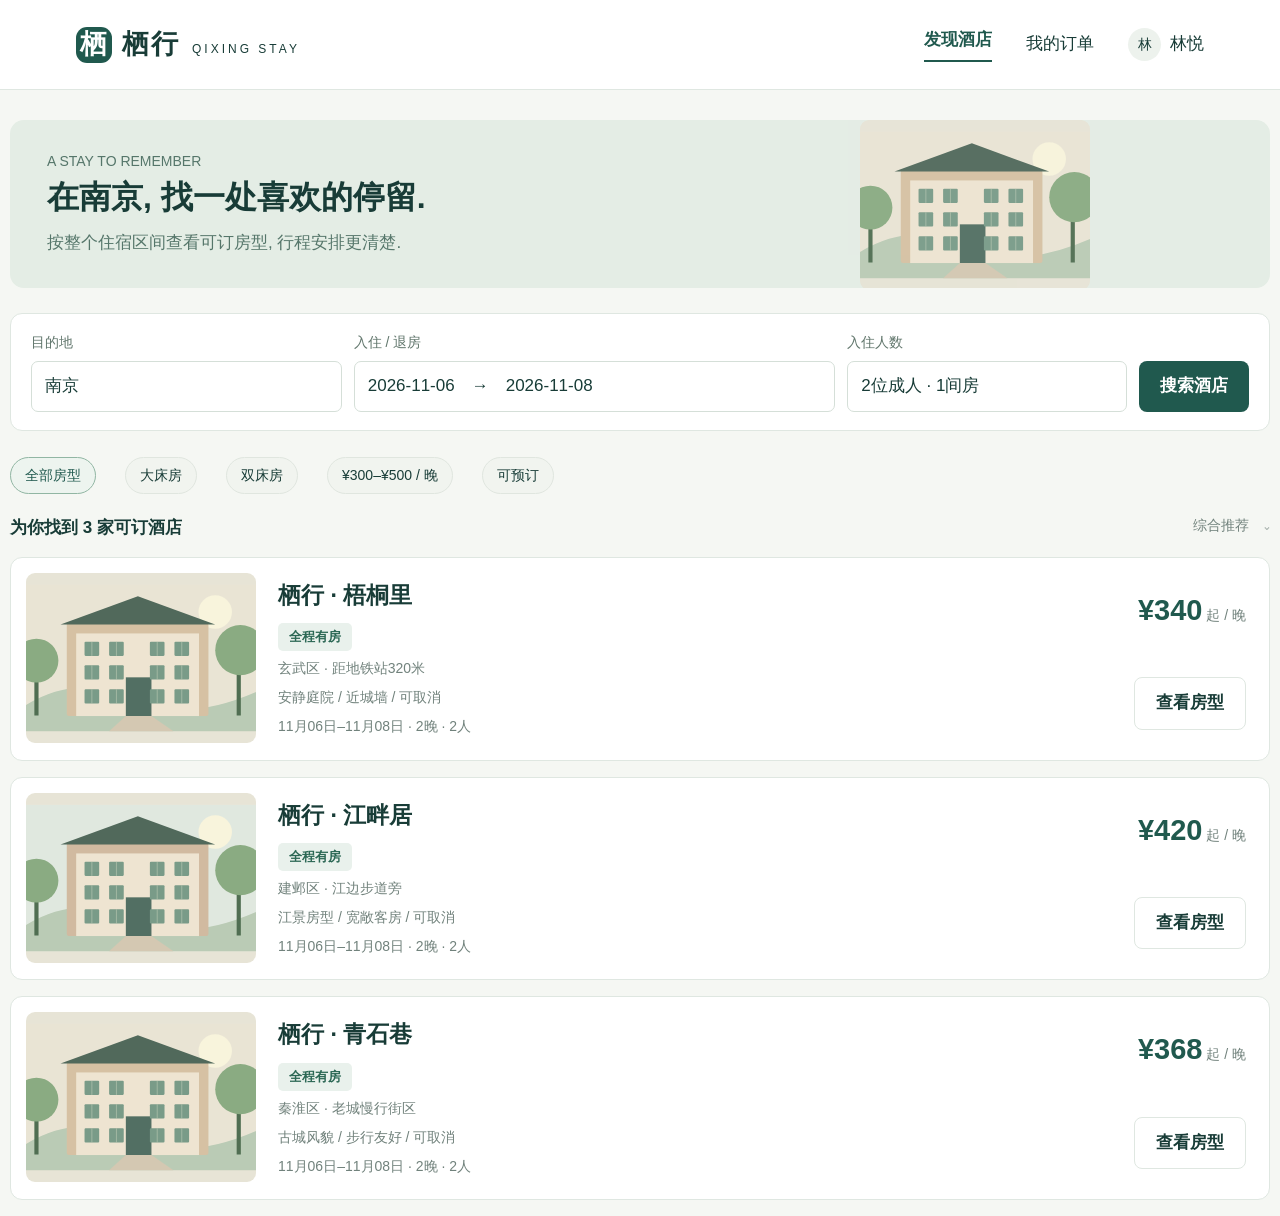
==== design/ui.html @ 6471d60c "docs(design): 添加设计初稿" ====
<!doctype html><html lang="zh-CN"><head><meta charset="utf-8"><title>栖行 · 酒店预订系统</title><meta name="viewport" content="width=device-width, initial-scale=1"><style>
:root{--ink:#183c37;--teal:#20594e;--green:#356d60;--muted:#71827c;--line:#dfe7e1;--bg:#f5f7f3;--white:#fff;--gold:#b98751;--soft:#eaf2ed;--amber:#fff2dc;--red:#ad514c}*{box-sizing:border-box}body{margin:0;color:var(--ink);background:var(--bg);font:17px/1.55 'Noto Sans CJK SC','Microsoft YaHei',sans-serif}a{color:inherit;text-decoration:none}button,input,select{font:inherit}button,a.btn{cursor:pointer;border:0;border-radius:8px;padding:12px 21px;background:var(--teal);color:white;font-weight:600;display:inline-block}button.secondary,a.secondary{background:white;color:var(--ink);border:1px solid var(--line)}button.danger{background:var(--red)}button:disabled{background:#d7dfd9;color:#84918b;cursor:default}.small{font-size:14px}.muted{color:var(--muted)}.mono{font-variant-numeric:tabular-nums}.brand{font-size:27px;letter-spacing:2px;font-weight:750}.brand em{font-size:12px;font-style:normal;letter-spacing:3px;margin-left:12px;font-weight:400}.mark{display:inline-flex;align-items:center;justify-content:center;width:36px;height:36px;background:var(--teal);color:white;border-radius:11px;margin-right:10px}.top{height:90px;background:white;border-bottom:1px solid var(--line);display:flex;align-items:center;justify-content:space-between;padding:0 76px}.links{display:flex;align-items:center;gap:34px}.links .active{font-weight:700;color:var(--teal);border-bottom:2px solid var(--teal);padding-bottom:7px}.avatar{display:inline-flex;width:33px;height:33px;align-items:center;justify-content:center;background:#edf2ed;border-radius:50%;font-size:14px;margin-right:9px}.customer{max-width:1288px;margin:30px auto 0;padding:0 10px}.crumb{font-size:14px;color:var(--muted);margin-bottom:21px}.row{display:flex;gap:22px;align-items:center}.between{justify-content:space-between}.grow{flex:1}.grid2{display:grid;grid-template-columns:1fr 1fr;gap:22px}.split{display:grid;grid-template-columns:1fr 352px;gap:24px}.panel{background:white;border:1px solid var(--line);border-radius:12px;padding:25px}.panel+.panel{margin-top:20px}.title{font-size:30px;font-weight:720;letter-spacing:-.5px;margin:0 0 7px}.subtitle{color:var(--muted);font-size:16px;margin:0 0 24px}.section{font-size:20px;font-weight:700;margin:0 0 18px}.badge{font-size:13px;font-weight:600;background:#e9f1ec;color:#2c6855;padding:4px 11px;border-radius:5px;white-space:nowrap;display:inline-block}.badge.amber{background:var(--amber);color:#9b681d}.badge.red{background:#f9eae7;color:#a4524e}.badge.gray{background:#eef0ed;color:#718078}.price{font-size:29px;font-weight:750;color:var(--teal)}.price small{font-size:14px;color:var(--muted);font-weight:400}.gold{color:var(--gold)}.field{margin-bottom:19px}.field label{display:block;font-size:14px;color:#62776d;margin-bottom:8px}.field input,.field select{width:100%;padding:11px 13px;border:1px solid #d5dfd8;border-radius:7px;color:var(--ink);background:white;height:48px}.field .fake{padding:11px 13px;border:1px solid #d5dfd8;border-radius:7px;color:var(--ink);background:white;min-height:48px}.searchbar{display:grid;grid-template-columns:1fr 1.55fr .9fr auto;gap:12px;background:white;border:1px solid var(--line);border-radius:12px;padding:18px 20px;margin-bottom:26px;align-items:end}.searchbar .field{margin:0}.hero{border-radius:14px;background:#e4ede5;position:relative;overflow:hidden;padding:31px 37px;margin-bottom:25px;min-height:167px}.hero h1{font-size:32px;margin:0 0 8px}.hero p{color:#55766a;margin:0}.hero-art{position:absolute;right:20px;top:0;width:390px;height:190px;opacity:.95}.pill{display:inline-block;background:#f1f4ef;border:1px solid #e0e6df;border-radius:30px;padding:7px 14px;font-size:14px;margin-right:7px}.pill.on{background:#edf4ef;color:var(--teal);border-color:#91b6a3}.list-head{display:flex;justify-content:space-between;margin:21px 0 15px}.hotel-card{display:flex;background:white;border:1px solid var(--line);border-radius:12px;padding:15px;gap:22px;margin-bottom:16px}.hotel-art{width:230px;height:170px;flex:none;overflow:hidden;border-radius:9px;position:relative;background:#e7e4d6}.hotel-art svg{width:100%;height:100%}.hotel-info{flex:1;padding-top:5px}.hotel-info h2{font-size:23px;margin:0 0 10px}.hotel-info p{margin:7px 0;color:var(--muted);font-size:14px}.hotel-price{width:180px;padding:15px 8px;display:flex;flex-direction:column;align-items:flex-end;justify-content:space-between}.divider{border:0;border-top:1px solid var(--line);margin:22px 0}.notice{border:1px solid #dce9de;background:#f0f6ee;color:#47664f;border-radius:8px;padding:14px 17px;font-size:15px;margin:18px 0}.notice.amber{background:#fff7e9;color:#8a672d;border-color:#efdfbf}.notice.red{background:#fff1ee;color:#a2514c;border-color:#f0d9d1}.info-line{display:flex;justify-content:space-between;margin:12px 0;font-size:15px}.info-line span:first-child{color:var(--muted)}.steps{display:flex;gap:20px;margin:22px 0;color:var(--muted);font-size:15px}.steps .active{color:var(--teal);font-weight:700}.steps i{font-style:normal;margin-right:8px;background:#e9f1eb;border-radius:50%;padding:3px 9px}.tabs{display:flex;gap:27px;border-bottom:1px solid var(--line);margin-bottom:24px;font-size:15px}.tabs a{padding:12px 0}.tabs a.active{border-bottom:3px solid var(--teal);font-weight:700}.room-row{display:grid;grid-template-columns:1.3fr 1fr .8fr .8fr;gap:14px;padding:21px 0;border-bottom:1px solid var(--line);align-items:center}.room-row:last-child{border:0}.room-row h3{margin:0 0 5px;font-size:18px}.timeline{display:flex;justify-content:space-between;margin:26px 0 10px}.timeline>div{flex:1;border-top:3px solid #dae5db;padding-top:13px;font-size:14px}.timeline>div.on{border-color:var(--teal)}.timeline span{display:block;color:var(--muted);font-size:12px;margin-top:5px}.total{border-top:1px solid var(--line);margin-top:18px;padding-top:18px;display:flex;justify-content:space-between;align-items:center}.wide{width:100%;text-align:center}.admin{display:flex;min-height:1000px}.side{width:222px;background:#173e36;color:#d0dfd7;padding:29px 20px;flex:none}.side .brand{color:white;font-size:25px;margin-bottom:8px}.side .brand em{font-size:10px;letter-spacing:2px;margin:0}.side-label{font-size:12px;letter-spacing:2px;color:#8eafa0;margin:34px 14px 12px}.side a{display:block;padding:12px 14px;border-radius:7px;margin:3px 0;font-size:15px}.side a.active{background:#2c5a4d;color:white;font-weight:700}.side .bottom{margin-top:55px;border-top:1px solid #36594d;padding-top:20px;font-size:13px}.work{flex:1;min-width:0}.work-top{height:82px;background:white;border-bottom:1px solid var(--line);padding:0 35px;display:flex;justify-content:space-between;align-items:center;font-size:14px}.work-main{padding:29px 35px}.work-main .title{font-size:27px}.stats{display:grid;grid-template-columns:repeat(4,1fr);gap:16px;margin:22px 0}.stat{background:white;border:1px solid var(--line);border-radius:10px;padding:18px 21px}.stat .val{font-size:31px;font-weight:750;margin:5px 0}.stat .hint{font-size:12px;color:var(--muted)}table{border-collapse:collapse;width:100%;font-size:14px}th{text-align:left;color:#788980;font-weight:500;background:#f6f8f4;padding:12px 14px;border-bottom:1px solid var(--line);white-space:nowrap}td{padding:17px 14px;border-bottom:1px solid #e8ede7;vertical-align:middle}tr:last-child td{border-bottom:0}.action{color:#2e7160;font-weight:600;font-size:14px;cursor:pointer}.filters{display:flex;gap:11px;align-items:end;flex-wrap:wrap;margin-bottom:21px}.filters .field{margin:0;min-width:138px;flex:1}.filters .field label{font-size:12px}.filters .field .fake{font-size:14px;min-height:42px;padding:10px 12px}.dots{display:flex;gap:10px;margin:20px 0}.dots b{border-radius:5px;background:#e9f1eb;padding:6px 12px;font-size:13px}.room-board{display:grid;grid-template-columns:repeat(4,1fr);gap:15px}.room-tile{border:1px solid var(--line);border-radius:9px;padding:18px;background:white;min-height:118px}.room-tile strong{font-size:25px}.room-tile.clean{border-top:4px solid #cda96b}.room-tile.used{border-top:4px solid #88a5bb}.room-tile.repair{border-top:4px solid #c37767}.room-tile.free{border-top:4px solid #6a9c7d}.room-tile p{font-size:12px;color:var(--muted);margin:5px 0}.modal{width:660px;margin:65px auto;background:white;border:1px solid var(--line);border-radius:15px;padding:32px;box-shadow:0 18px 55px #183c3714}.modal h1{font-size:26px;margin:0 0 14px}.checkmark{width:56px;height:56px;border-radius:50%;display:flex;justify-content:center;align-items:center;font-size:28px;background:#ebf2e9;color:var(--teal);margin-bottom:20px}.empty{padding:36px;text-align:center}.empty .icon-box{width:76px;height:76px;background:#edf3ee;color:var(--teal);border-radius:20px;margin:0 auto 19px;display:flex;align-items:center;justify-content:center;font-size:34px}.login{display:grid;grid-template-columns:1.03fr 1fr;min-height:1000px}.login-left{background:#1e5145;color:white;padding:70px;position:relative;overflow:hidden}.login-left .brand{margin-bottom:130px}.login-left h1{font-size:43px;line-height:1.5;font-weight:600;margin-bottom:20px}.login-left p{color:#b5cebf;max-width:400px}.login-right{padding:126px 100px;background:#fafbf7}.login-right .title{font-size:30px}.login-right .tabs{margin:25px 0}.login-left .hero-art{top:auto;bottom:10px;right:-30px;width:630px;height:330px;opacity:.7}.caption{font-size:12px;color:#96a39b;text-align:right;margin-top:20px}.calendar td{text-align:center;height:72px;min-width:81px;padding:12px 8px}.calendar th{text-align:center}.calendar td strong{display:block;font-size:17px}.calendar small{display:block;font-size:11px;color:#7b8a80}.chip{display:inline-block;width:8px;height:8px;background:#6d9d7a;border-radius:50%;margin-right:6px}.bar{height:11px;border-radius:4px;background:#dce8df;margin:14px 0}.bar>div{background:var(--teal);height:100%;border-radius:4px}.note-code{background:#f0f3ed;border-radius:5px;padding:8px 12px;font:12px/1.6 monospace;color:#567067}.form-grid{display:grid;grid-template-columns:1fr 1fr;gap:0 18px}.textbtn{background:none!important;color:var(--teal)!important;padding:10px 0!important;font-size:14px}.callout{border-left:3px solid #9dbda8;padding-left:17px;color:#5d7568;font-size:14px}.state-grid{display:grid;grid-template-columns:1fr 1fr;gap:22px}.state-grid .panel{margin:0}.thumbs{display:flex;gap:10px}.thumbs .hotel-art{width:calc(50% - 5px);height:200px}.detail-hero{display:grid;grid-template-columns:1.4fr 1fr;gap:12px;margin-bottom:23px}.detail-hero>.hotel-art{width:100%;height:240px}.detail-hero .hotel-art svg{width:100%}.footer-actions{display:flex;justify-content:flex-end;gap:12px;margin-top:22px}.range-label{font-size:12px;color:var(--muted);border-top:1px solid var(--line);margin-top:18px;padding-top:14px}
</style><script src="screens.js"></script></head><body><main id="app"></main><script>
const $=s=>document.querySelector(s);const route=s=>location.href='?screen='+s;
const link=(s,t,c='')=>`<a href="?screen=${s}" class="${c}">${t}</a>`;
const btn=(t,s='search',c='')=>link(s,t,'btn '+c);
const badge=(t,c='')=>`<span class="badge ${c}">${t}</span>`;
const field=(l,v)=>`<div class="field"><label>${l}</label><div class="fake">${v}</div></div>`;
const info=(a,b)=>`<div class="info-line"><span>${a}</span><strong>${b}</strong></div>`;
const notice=(t,c='')=>`<div class="notice ${c}">${t}</div>`;
const art=(variant=0)=>`<div class="hotel-art"><svg viewBox="0 0 440 280" xmlns="http://www.w3.org/2000/svg"><rect width="440" height="280" fill="${variant?'#e0e8df':'#e9e4d4'}"/><circle cx="362" cy="52" r="32" fill="#f8f4dc"/><path d="M0 230Q100 170 200 218T440 205V280H0" fill="#bacbb5"/><rect x="78" y="73" width="271" height="178" rx="4" fill="${variant?'#d1baa0':'#d6c1a3'}"/><rect x="96" y="93" width="235" height="158" fill="#eee4d1"/><path d="M66 76L214 22 362 76Z" fill="#51695b"/><rect x="191" y="177" width="49" height="74" fill="#526f63"/>${[112,159,237,284].map(x=>[109,154,200].map(y=>`<rect x="${x}" y="${y}" width="28" height="27" rx="2" fill="#799b88"/><path d="M${x+14} ${y}V${y+27}" stroke="#c7d2bc"/>`).join('')).join('')}<path d="M20 250V155M407 250V128" stroke="#506e52" stroke-width="8"/><circle cx="20" cy="145" r="42" fill="#8aab82"/><circle cx="410" cy="125" r="48" fill="#8aab82"/><path d="M159 280L191 251H240L282 280" fill="#d4c8b2"/></svg></div>`;
const heroArt=()=>`<div class="hero-art">${art()}</div>`;
function customerHeader(){return `<header class="top"><a href="?screen=search" class="brand"><span class="mark">栖</span>栖行<em>QIXING STAY</em></a><nav class="links">${link('search','发现酒店','active')}${link('orders','我的订单')}${link('login','<span class="avatar">林</span>林悦')}</nav></header>`}
function customer(content){return customerHeader()+`<section class="customer">${content}</section>`}
const nav=[['desk','工作概览'],['desk','订单管理'],['inventory','日历与库存'],['rooms','实体客房'],['roomtypes','房型资料'],['closure','待协调订单'],['stats','业务统计']];
const adminNav=[['hotels','酒店资料'],['access','人员与授权'],['closure','停业与协调'],['stats','全平台统计'],['audit','操作日志']];
function work(content,active='desk',platform=false){return `<div class="admin"><aside class="side"><div class="brand">栖行 <em>WORKSPACE</em></div><div class="small muted">${platform?'平台管理中心':'梧桐里酒店 · 南京'}</div><div class="side-label">${platform?'平台管理':'酒店工作台'}</div>${(platform?adminNav:nav).map(([s,t],i)=>link(s,t,active===s&&(i!==0||active==='desk')?'active':'')).join('')}<div class="bottom"><span class="avatar">${platform?'许':'陈'}</span>${platform?'许经理 · 平台管理员':'陈晓 · 酒店工作人员'}<p class="small">${link('search','切换到顾客端 →')}</p></div></aside><section class="work"><header class="work-top"><span>${platform?'平台管理':'酒店业务'} / ${({'desk':'订单管理','inventory':'日历与库存','rooms':'实体客房','roomtypes':'房型资料','closure':'停业与协调','stats':'业务统计','access':'人员与授权','audit':'操作日志','hotels':'酒店资料'})[active]||'订单处理'}</span><span>2026年11月06日, 星期五　 <span class="avatar">${platform?'许':'陈'}</span></span></header><div class="work-main">${content}</div></section></div>`}
function table(head,rows){return `<table><thead><tr>${head.map(x=>`<th>${x}</th>`).join('')}</tr></thead><tbody>${rows.map(r=>`<tr>${r.map(x=>`<td>${x}</td>`).join('')}</tr>`).join('')}</tbody></table>`}
const metrics=arr=>`<div class="stats">${arr.map(([t,v,h])=>`<div class="stat"><div class="muted small">${t}</div><div class="val mono">${v}</div><div class="hint">${h}</div></div>`).join('')}</div>`;
const pageHead=(title,sub,action='')=>`<div class="row between"><div><h1 class="title">${title}</h1><p class="subtitle">${sub}</p></div>${action}</div>`;
const summary=()=>`<div class="panel"><div class="section">入住安排</div>${art()}${info('酒店','栖行 · 梧桐里')}${info('房型','庭院大床房 · 1间')}${info('入住 / 退房','11月06日 / 11月08日')}${info('住宿','2晚 · 2位成人')}<hr class="divider">${info('11月06日晚','¥340')}${info('11月07日晚','¥340')}<div class="total"><span>订单金额</span><strong class="price">¥680</strong></div><p class="muted small">金额按本次提交时的房价保存.</p></div>`;
const tabs=(active='全部')=>`<nav class="tabs">${['全部','待确认','已确认','已入住','已完成','已取消'].map(t=>link('orders',t,t===active?'active':'')).join('')}</nav>`;
const screens={};
screens.login=()=>`<div class="login"><section class="login-left"><div class="brand">栖行 <em>QIXING STAY</em></div><h1>每一程,<br>都有安心的落脚处.</h1><p>从一晚的房价, 到整个行程的安排,<br>清楚预订, 从容入住.</p>${heroArt()}</section><section class="login-right"><p class="gold small">WELCOME TO QIXING</p><h1 class="title">欢迎回来</h1><p class="subtitle">登录后查看和管理你的预订.</p><div class="tabs"><a class="active">顾客登录</a><a>酒店工作人员</a><a>平台管理员</a></div>${field('邮箱','linyue@example.com')}${field('密码','••••••••••••')}<div class="row between small muted"><span>☑ 记住此设备</span><a>忘记密码?</a></div><div style="margin-top:27px">${btn('登录并继续','search','wide')}</div><p class="small muted" style="text-align:center">还没有账号? <a class="action">注册顾客账号</a></p><hr class="divider"><p class="muted small">工作人员和管理员使用已分配的账号登录.</p></section></div>`;
screens.search=()=>customer(`<div class="hero"><p class="gold small">A STAY TO REMEMBER</p><h1>在南京, 找一处喜欢的停留.</h1><p>按整个住宿区间查看可订房型, 行程安排更清楚.</p>${heroArt()}</div><div class="searchbar">${field('目的地','南京')}${field('入住 / 退房','2026-11-06　→　2026-11-08')}${field('入住人数','2位成人 · 1间房')}${btn('搜索酒店','search')}</div><div class="row">${['全部房型','大床房','双床房','¥300–¥500 / 晚','可预订'].map((t,i)=>`<span class="pill ${i===0?'on':''}">${t}</span>`).join('')}</div><div class="list-head"><strong>为你找到 3 家可订酒店</strong><span class="muted small">综合推荐　⌄</span></div>${[['栖行 · 梧桐里','玄武区 · 距地铁站320米','安静庭院 / 近城墙 / 可取消','340'],['栖行 · 江畔居','建邺区 · 江边步道旁','江景房型 / 宽敞客房 / 可取消','420'],['栖行 · 青石巷','秦淮区 · 老城慢行街区','古城风貌 / 步行友好 / 可取消','368']].map((r,i)=>`<article class="hotel-card">${art(i%2)}<div class="hotel-info"><h2>${r[0]}</h2>${badge('全程有房')}<p>${r[1]}</p><p>${r[2]}</p><p>11月06日–11月08日 · 2晚 · 2人</p></div><div class="hotel-price"><div class="price">¥${r[3]}<small> 起 / 晚</small></div>${btn('查看房型','hotel','secondary')}</div></article>`).join('')}`);
screens.hotel=()=>customer(`<div class="crumb">南京酒店 / 栖行 · 梧桐里</div><div class="row between"><div><h1 class="title">栖行 · 梧桐里</h1><p class="subtitle">南京市玄武区梧桐路18号　 ·　近地铁 / 安静庭院</p></div><span class="pill">2026-11-06 → 11-08 · 2晚 · 2人</span></div><div class="detail-hero">${art()}${art(1)}</div><div class="panel"><div class="row between"><h2 class="section">选择适合你的房型</h2><span class="small muted">价格按所选日期展示</span></div>${[['庭院大床房','1张1.8米大床 · 最多2人','340','全程余1间'],['雅致双床房','2张1.2米单床 · 最多2人','380','全程余3间']].map(r=>`<div class="room-row"><div><h3>${r[0]}</h3><span class="muted small">${r[1]}</span></div><div><span class="badge">入住前可取消 · 费用0</span><p class="small muted">独立卫浴 / 无烟客房</p></div><div><span class="price">¥${r[2]}<small> / 晚</small></span><p class="small gold">${r[3]}</p></div>${btn('预订','booking')}</div>`).join('')}</div>${notice('可订结果覆盖入住日到退房前一天. 提交时会再次检查每晚库存与停售状态.')}`);
screens.booking=()=>customer(`<div class="crumb">酒店详情 / 填写预订</div><h1 class="title">确认你的入住安排</h1><div class="steps"><span class="active"><i>1</i>填写预订</span><span>──</span><span><i>2</i>酒店确认</span><span>──</span><span><i>3</i>到店入住</span></div><div class="split"><div><section class="panel"><h2 class="section">入住人信息</h2><div class="form-grid">${field('入住人姓名 *','林悦')}${field('联系邮箱 *','linyue@example.com')}</div><p class="small muted">请核对入住人, 以便到店办理入住.</p><hr class="divider"><h2 class="section">预订政策</h2>${info('确认方式','酒店工作人员确认')}${info('等待期限','本次提交成功后30分钟')}${info('取消政策','实际办理入住前可取消, 费用0')}<div class="notice amber"><strong>发现相同行程</strong><br>你已有一笔相同酒店、房型及日期的预订. 如果确实需要第二间房, 可以继续创建; 原订单不会被覆盖.<p><a class="action" href="?screen=order">查看已有订单 →</a></p></div><label class="small">☑ 我已核对行程, 确认需要继续预订.</label></section><div class="footer-actions">${btn('返回修改','hotel','secondary')}${btn('确认继续并提交预订','order')}</div></div>${summary()}</div>`);
screens.orders=()=>customer(`${pageHead('我的订单','每段行程, 都在这里.')} ${tabs()}${[['QX261106001','栖行 · 梧桐里','11月06日 → 11月08日','待确认','680','amber'],['QX261102018','栖行 · 江畔居','11月12日 → 11月14日','已确认','840',''],['QX261028009','栖行 · 青石巷','10月28日 → 10月30日','已完成','736','gray']].map((r,i)=>`<section class="panel" style="margin-bottom:20px"><div class="row between"><span class="muted small">订单 ${r[0]}</span>${badge(r[3],r[5])}</div><hr class="divider"><div class="row">${art(i%2)}<div class="grow"><h2 class="section">${r[1]}</h2><p>${r[2]}　2晚 · 1间</p><p class="muted small">${i===0?'等待酒店确认 · 剩余 29:59':'庭院大床房 · 林悦'}</p></div><div style="text-align:right"><div class="price">¥${r[4]}</div><p>${btn('查看订单','order','secondary')}</p></div></div></section>`).join('')}`);
screens.order=()=>customer(`<div class="crumb">我的订单 / QX261106001</div><div class="split"><div><div class="panel"><div class="row between"><div><h1 class="title">预订已提交, 等待酒店确认</h1><p class="muted">订单 QX261106001</p></div>${badge('待确认','amber')}</div><div class="notice"><strong>本轮确认剩余 29:59</strong><br>超过30分钟仍未确认, 订单会自动取消并释放名额.</div><div class="timeline"><div class="on">提交成功<span>11月06日 10:20</span></div><div>酒店确认<span>等待处理</span></div><div>到店入住<span>11月06日</span></div><div>退房完成<span>11月08日</span></div></div></div><div class="panel"><h2 class="section">订单信息</h2>${info('入住人','林悦')}${info('联系邮箱','linyue@example.com')}${info('创建时间','2026-11-06 10:20:00')}${info('当前确认周期','2026-11-06 10:20:00 起')}<hr class="divider"><div class="row between"><span class="small muted">实际办理入住前可修改或取消.</span><div>${btn('修改预订','modify','secondary')} ${btn('取消订单','cancel','secondary')}</div></div></div><div class="notice amber">如果网络中断后重复提交, 请先查看本订单. 同一次提交不会产生第二笔订单.</div></div>${summary()}</div>`);
screens.modify=()=>customer(`<div class="crumb">我的订单 / 修改预订</div>${pageHead('调整行程','订单 QX261106001 · 当前状态: 已确认')}<div class="split"><div><div class="panel"><h2 class="section">新的入住安排</h2><div class="form-grid">${field('入住日期 *','2026-11-07')}${field('退房日期 *','2026-11-09')}${field('房型 *','庭院大床房')}${field('入住人 *','林悦')}</div><hr class="divider"><h2 class="section">修改前后对照</h2>${table(['','原预订','新预订'],[['入住 / 退房','11月06日 / 11月08日','11月07日 / 11月09日'],['住宿晚数','2晚','2晚'],['保存金额','¥680','¥740'],['订单状态','已确认','重新进入待确认']])}${notice('修改成功后, 酒店需重新确认, 从本次修改成功时重新计时30分钟. 修改失败则保留原订单和原行程.','amber')}</div><div class="footer-actions">${btn('保留原预订','order','secondary')}${btn('确认修改 · ¥740','order')}</div></div><div class="panel"><h2 class="section">新行程费用</h2>${info('11月07日晚','¥360')}${info('11月08日晚','¥380')}<div class="total"><span>新订单金额</span><span class="price">¥740</span></div><p class="small muted">改期或换房型按修改时房价重新计价.</p><hr class="divider"><p class="callout">整段行程都校验成功后才替换原预订, 不会只改成功其中一晚.</p></div></div>`);
screens.cancel=()=>customer(`<div class="crumb">我的订单 / 取消预订</div><div class="modal"><span class="badge amber">请确认</span><h1 style="margin-top:17px">确定取消这次预订?</h1><p class="muted">取消后原订单将保留, 但不能恢复. 如需再次入住, 请重新预订.</p><hr class="divider">${info('酒店 / 房型','栖行 · 梧桐里 / 庭院大床房')}${info('住宿日期','11月06日 → 11月08日 · 2晚')}${info('当前状态','已确认')}${info('取消费用','¥0')}<div class="notice">尚未实际办理入住, 本订单可以取消. 各晚占用将一并释放.</div><div class="footer-actions">${btn('保留预订','order','secondary')}${btn('确认取消','orders')}</div><p class="small muted" style="margin-top:24px">若酒店已完成入住办理, 将无法取消, 请联系前台处理后续住宿安排.</p></div>`);
screens.desk=()=>work(`${pageHead('订单管理','仅显示你获授权酒店的订单.',btn('办理入住','checkin'))}${metrics([['待确认','12','2笔临近确认期限'],['今日计划入住','18','已办理 11 笔'],['当前入住','32','以实际入住状态统计'],['待协调','3','临时停业相关']])}<div class="panel"><div class="filters">${field('下单日期','2026-11-06 → 11-06')}${field('当前状态','全部状态')}${field('订单 / 入住人','搜索订单号或姓名')}${btn('查询','desk','secondary')}</div>${table(['订单号 / 入住人','住宿日期','保存金额','当前状态','确认期限','操作'],[['QX261106001<br><span class="muted">林悦</span>','11/06 → 11/08','¥680',badge('待确认','amber'),'剩余 29:59',`<a class="action" href="?screen=order">查看</a>　<a class="action">确认</a>`],['QX261106002<br><span class="muted">周远</span>','11/07 → 11/09','¥740',badge('已确认'),'-',link('checkin','办理入住','action')],['QX261106003<br><span class="muted">陈琳</span>','11/06 → 11/07','¥380',badge('已入住'),'-',link('checkout','办理退房','action')],['QX261106004<br><span class="muted">李晴</span>','11/06 → 11/08','¥680',badge('已取消','gray'),'已超时',`<span class="muted">查看记录</span>`]])}<div class="range-label">筛选按订单首次创建日期和当前状态计算, 改期不改变原创建日期.</div></div>`,'desk');
screens.checkin=()=>work(`${pageHead('办理入住','订单 QX261106002 · 当前状态: 已确认')}<div class="split" style="grid-template-columns:1fr 330px"><div class="panel"><h2 class="section">选择可用客房</h2><div class="notice">仅可分配所属酒店、匹配房型且当前空闲的实体客房.</div><div class="room-board" style="grid-template-columns:repeat(3,1fr)">${[['301','空闲','free'],['302','待清洁','clean'],['303','维修中','repair'],['305','空闲','free'],['306','已入住','used'],['307','空闲','free']].map(r=>`<div class="room-tile ${r[2]}"><strong>${r[0]}</strong><p>庭院大床房</p>${badge(r[1],r[2]==='free'?'':'gray')}</div>`).join('')}</div><div class="footer-actions"><span class="muted small">已选择 301 房</span>${btn('确认办理入住','rooms')}</div></div><div class="panel"><h2 class="section">核对订单</h2>${info('入住人','周远')}${info('房型','庭院大床房')}${info('入住 / 退房','11月07日 / 11月09日')}${info('分配房间','301')}<hr class="divider"><p class="small muted">办理成功后订单变为已入住, 客房变为已入住. 此后顾客不能再普通修改或取消.</p></div></div>`,'desk');
screens.checkout=()=>work(`${pageHead('办理退房','订单 QX261106003 · 当前状态: 已入住')}<div class="panel"><div class="grid2"><div><h2 class="section">核对住宿记录</h2>${info('入住人','陈琳')}${info('实体客房','306 · 雅致双床房')}${info('实际入住','2026-11-06 09:30')}${info('保存金额','¥380')}</div><div><h2 class="section">退房后的状态</h2><div class="notice"><strong>订单 → 已完成</strong><br>保留订单及成交金额, 纳入已完成订单统计.</div><div class="notice amber"><strong>306 房 → 待清洁</strong><br>完成清洁后才能恢复空闲, 本次退房不会直接让房间可分配.</div></div></div><hr class="divider"><div class="footer-actions">${btn('返回订单','desk','secondary')}${btn('确认退房并标记待清洁','rooms')}</div></div>`,'desk');
screens.inventory=()=>work(`${pageHead('每日库存与房价','庭院大床房 · 按住宿日维护, 原订单价格不随日常调价变化.',btn('批量维护','inventory'))}<div class="panel"><div class="row between"><h2 class="section">2026年11月</h2><span class="small muted">房型: 庭院大床房　⌄</span></div>${table(['住宿日','库存总量','已占用','可售余量','当日价格','售卖状态','操作'],[['11月06日 周五','10','8','2','¥340',badge('在售'),'<span class="action">维护</span>'],['11月07日 周六','10','9','1','¥360',badge('在售'),'<span class="action">维护</span>'],['11月08日 周日','10','6','4','¥380',badge('在售'),'<span class="action">维护</span>'],['11月09日 周一','10','4','6','¥320',badge('停售','amber'),'<span class="action">维护</span>'],['11月10日 周二','10','3','7','¥320',badge('在售'),'<span class="action">维护</span>']])}</div><div class="panel"><h2 class="section">维护11月07日</h2><div class="form-grid">${field('库存总量 *','8')}${field('当日价格 *','¥360')}</div>${notice('无法保存: 当日已有9间被有效订单占用, 库存总量至少应为9间. 原数据尚未修改.','red')}<div class="row between"><label class="small">☐ 将该日设为停售</label><button disabled>保存变更</button></div></div>`,'inventory');
screens.rooms=()=>work(`${pageHead('实体客房','房间状态和房型日库存分别管理, 维修变更需核对受影响日期.',btn('登记维修','rooms'))}<div class="row small" style="margin:22px 0"><span class="pill on">全部 24</span><span class="pill">空闲 8</span><span class="pill">已入住 12</span><span class="pill">待清洁 3</span><span class="pill">维修中 1</span></div><div class="room-board">${[['301','已入住','used'],['302','待清洁','clean'],['303','维修中','repair'],['305','空闲','free'],['306','待清洁','clean'],['307','空闲','free'],['308','已入住','used'],['309','已入住','used']].map(r=>`<div class="room-tile ${r[2]}"><div class="row between"><strong>${r[0]}</strong>${badge(r[1],r[2]==='repair'?'red':r[2]==='clean'?'amber':'')}</div><p>庭院大床房 · 3层</p>${r[2]==='clean'?'<a class="action">确认清洁完成</a>':r[2]==='repair'?'<a class="action">查看维修日期</a>':'<span class="small muted">查看房间记录</span>'}</div>`).join('')}</div><div class="panel" style="margin-top:22px"><h2 class="section">303 房维修计划</h2><div class="row"><span class="pill">11月06日 → 11月08日</span><span class="muted small">对应日期的可售库存需同步维护.</span></div>${notice('供应减少与已有占用冲突时保留原订单, 不强行降低库存总量. 请先协调受影响安排.','amber')}<div class="footer-actions"><button class="secondary">维修结束并确认可用</button></div></div>`,'rooms');
screens.roomtypes=()=>work(`${pageHead('房型资料','维护当前酒店的房型与实体客房归属.',btn('新增房型','roomtypes'))}<div class="panel">${table(['房型','床型 / 人数','实体客房','日售维护','操作'],[['庭院大床房','1张大床 / 最多2人','12间',link('inventory','日库存与房价','action'),'<span class="action">编辑</span>'],['雅致双床房','2张单床 / 最多2人','12间',link('inventory','日库存与房价','action'),'<span class="action">编辑</span>']])}</div><div class="panel"><h2 class="section">编辑房型 · 庭院大床房</h2><div class="form-grid">${field('所属酒店','栖行 · 梧桐里')}${field('房型名称 *','庭院大床房')}${field('床型说明','1张1.8米大床')}${field('最大入住人数 *','2人')}</div>${field('房型简介','面向庭院的安静客房, 独立卫浴, 无烟环境.')}<div class="footer-actions"><button class="secondary">放弃修改</button><button>保存房型</button></div></div>`,'roomtypes');
screens.hotels=()=>work(`${pageHead('酒店资料','平台酒店名录与营业状态, 房型由获授权酒店工作人员维护.',btn('登记酒店','hotels'))}<div class="panel"><div class="filters">${field('城市','南京')}${field('营业状态','全部')}${field('酒店名称','搜索酒店')}${btn('查询','hotels','secondary')}</div>${table(['酒店编号 / 名称','城市 / 地址','房型','营业状态','操作'],[['H001<br>栖行 · 梧桐里','南京 / 玄武区梧桐路18号','2种',badge('正常营业'),'<span class="action">编辑资料</span>'],['H002<br>栖行 · 江畔居','南京 / 建邺区江畔路8号','3种',badge('正常营业'),'<span class="action">编辑资料</span>'],['H003<br>栖行 · 青石巷','南京 / 秦淮区青石巷6号','2种',badge('临时停业','amber'),link('closure','查看待协调订单','action')]])}</div><div class="panel"><h2 class="section">酒店资料</h2><div class="form-grid">${field('酒店名称 *','栖行 · 梧桐里')}${field('城市 *','南京')}${field('地址 *','玄武区梧桐路18号')}${field('联系电话','025-0000-0000')}</div><div class="footer-actions"><button>保存酒店资料</button></div></div>`,'hotels',true);
screens.closure=()=>work(`${pageHead('临时停业与待协调订单','原订单状态保持不变, 待协调是单独标记.')}<div class="panel"><div class="row between"><div><h2 class="section">栖行 · 青石巷</h2><span class="muted small">酒店已临时停业, 暂停接受新订单.</span></div>${badge('临时停业','amber')}</div>${notice('当前有3笔未完成订单需要协调. 原订单和价格保留, 不会自动删除或取消.','amber')}</div><div class="panel">${table(['订单 / 入住人','住宿日期','订单状态','协调标记','操作'],[['QX261105017 / 赵宁','11/07 → 11/09',badge('已确认'),badge('待协调','amber'),'<span class="action">查看并登记处理</span>'],['QX261106023 / 王珂','11/08 → 11/10',badge('待确认','amber'),badge('待协调','amber'),'<span class="action">查看并登记处理</span>'],['QX261104012 / 李明','11/06 → 11/08',badge('已入住'),badge('待协调','amber'),'<span class="action">查看并登记处理</span>']])}<hr class="divider"><p class="small muted">待确认订单仍按当前30分钟确认周期处理. 协调标记不会暂停计时, 也不会覆盖订单状态.</p></div>`,'closure',true);
screens.access=()=>work(`${pageHead('人员与酒店授权','按角色和酒店范围授予权限, 每次受保护操作重新检查.',btn('配置授权','access'))}<div class="panel">${table(['人员','角色','授权酒店','状态','操作'],[['陈晓<br><span class="muted">staff-01</span>','酒店工作人员','梧桐里',badge('有效'),'<span class="action">调整授权</span>'],['许经理<br><span class="muted">admin-01</span>','平台管理员','平台级',badge('有效'),'<span class="action">查看权限</span>'],['周宁<br><span class="muted">staff-02</span>','酒店工作人员','江畔居',badge('有效'),'<span class="action">调整授权</span>']])}</div><div class="panel"><h2 class="section">配置陈晓的酒店范围</h2><p class="muted small">角色: 酒店工作人员</p><div class="row"><span class="pill on">☑ 梧桐里</span><span class="pill">☐ 江畔居</span><span class="pill">☐ 青石巷</span></div><hr class="divider"><p class="callout">工作人员只可处理授权酒店的数据. 变更会留下修改前后范围与操作结果, 顾客不能访问此页面.</p><div class="footer-actions"><button class="secondary">取消</button><button>保存授权</button></div></div>`,'access',true);
screens.stats=()=>work(`${pageHead('订单业务统计','按订单首次创建日期选取同一批订单, 再按当前状态汇总.')}<div class="panel"><div class="filters">${field('统计酒店','全部酒店')}${field('下单日期','2026-11-06 → 2026-11-06')}${btn('更新统计','stats')}</div><p class="small muted">日期均为UTC+8自然日, 含起止日. 改期不改变订单首次创建日期.</p></div>${metrics([['订单总数','128','按所选下单日期'],['当前已取消','16','包含超时取消'],['当前已完成金额','¥23,460','仅合计已完成订单保存金额'],['当前已完成','62','辅助核对金额明细']])}<div class="grid2"><div class="panel"><h2 class="section">各酒店订单数量</h2>${[['梧桐里',58,100],['江畔居',43,74],['青石巷',27,47]].map(r=>`<div class="row between small"><span>${r[0]}</span><strong>${r[1]}笔</strong></div><div class="bar"><div style="width:${r[2]}%"></div></div>`).join('')}</div><div class="panel"><h2 class="section">金额统计口径</h2>${info('纳入','本批订单当前已完成')}${info('金额','订单保存的成交金额')}${info('排除','已取消及其他未完成订单')}<hr class="divider"><p class="small muted">入住或完成日期在范围内, 但创建日期在范围外的订单不纳入. 此处不是收款或资金结算报表.</p></div></div>`,'stats',true);
screens.audit=()=>work(`${pageHead('关键操作日志','成功变更、失败尝试与补记结果均可追溯.')}<div class="panel"><div class="filters">${field('操作时间','2026-11-06 00:00 → 23:59')}${field('操作对象','全部对象')}${field('结果','全部')}${btn('查询日志','audit','secondary')}</div>${table(['时间 / 操作人','对象','动作','结果','详情'],[['10:32:15 / 陈晓','库存: 大床房 · 11/07','总量 10 → 8',badge('拒绝','red'),'<span class="action">查看前后内容</span>'],['10:31:09 / 陈晓','订单 QX261106002','已确认 → 已入住',badge('成功'),'<span class="action">查看前后内容</span>'],['10:30:01 / 系统','订单 QX261106004','待确认 → 已取消',badge('超时取消','gray'),'<span class="action">查看版本与期限</span>'],['10:29:48 / 许经理','人员 staff-01','酒店授权变更',badge('成功'),'<span class="action">查看授权范围</span>']])}</div><div class="panel"><h2 class="section">失败尝试详情</h2>${info('操作对象','大床房 · 2026-11-07')}${info('提交的总量','8')}${info('实际变更前 / 后','10 / 10')}${info('拒绝原因','低于当日已占用数量9')}<div class="notice amber">1条失败记录等待补记. 业务已拒绝且未改变库存; 日志存储恢复后会补记一次.</div></div>`,'audit',true);
screens.conflict=()=>customer(`<div class="crumb">提交预订 / 库存已变化</div><div class="split"><div><div class="panel empty"><div class="icon-box">⌂</div><h1 class="title">这段行程暂时没有房了</h1><p class="muted">11月07日晚的庭院大床房刚刚订满.<br>本次预订未成功, 其他日期也没有被占用.</p><div style="margin:25px 0">${btn('换一个房型','hotel')}　${btn('调整住宿日期','search','secondary')}</div></div><div class="state-grid" style="margin-top:20px"><div class="panel"><h2 class="section">没有符合条件的酒店</h2><p class="muted small">可减少筛选条件或更换日期. 不将缺少某一晚库存的房型显示为可订.</p>${btn('重新搜索','search','secondary')}</div><div class="panel"><h2 class="section">订单当前不能取消</h2><p class="muted small">酒店刚刚完成了入住办理, 取消未生效. 当前状态: 已入住.</p>${btn('查看最新订单','order','secondary')}</div></div></div>${summary()}</div>`);
const key=new URLSearchParams(location.search).get('screen')||'search';document.getElementById('app').innerHTML=(screens[key]||screens.search)();document.documentElement.dataset.screen=key;
</script></body></html>
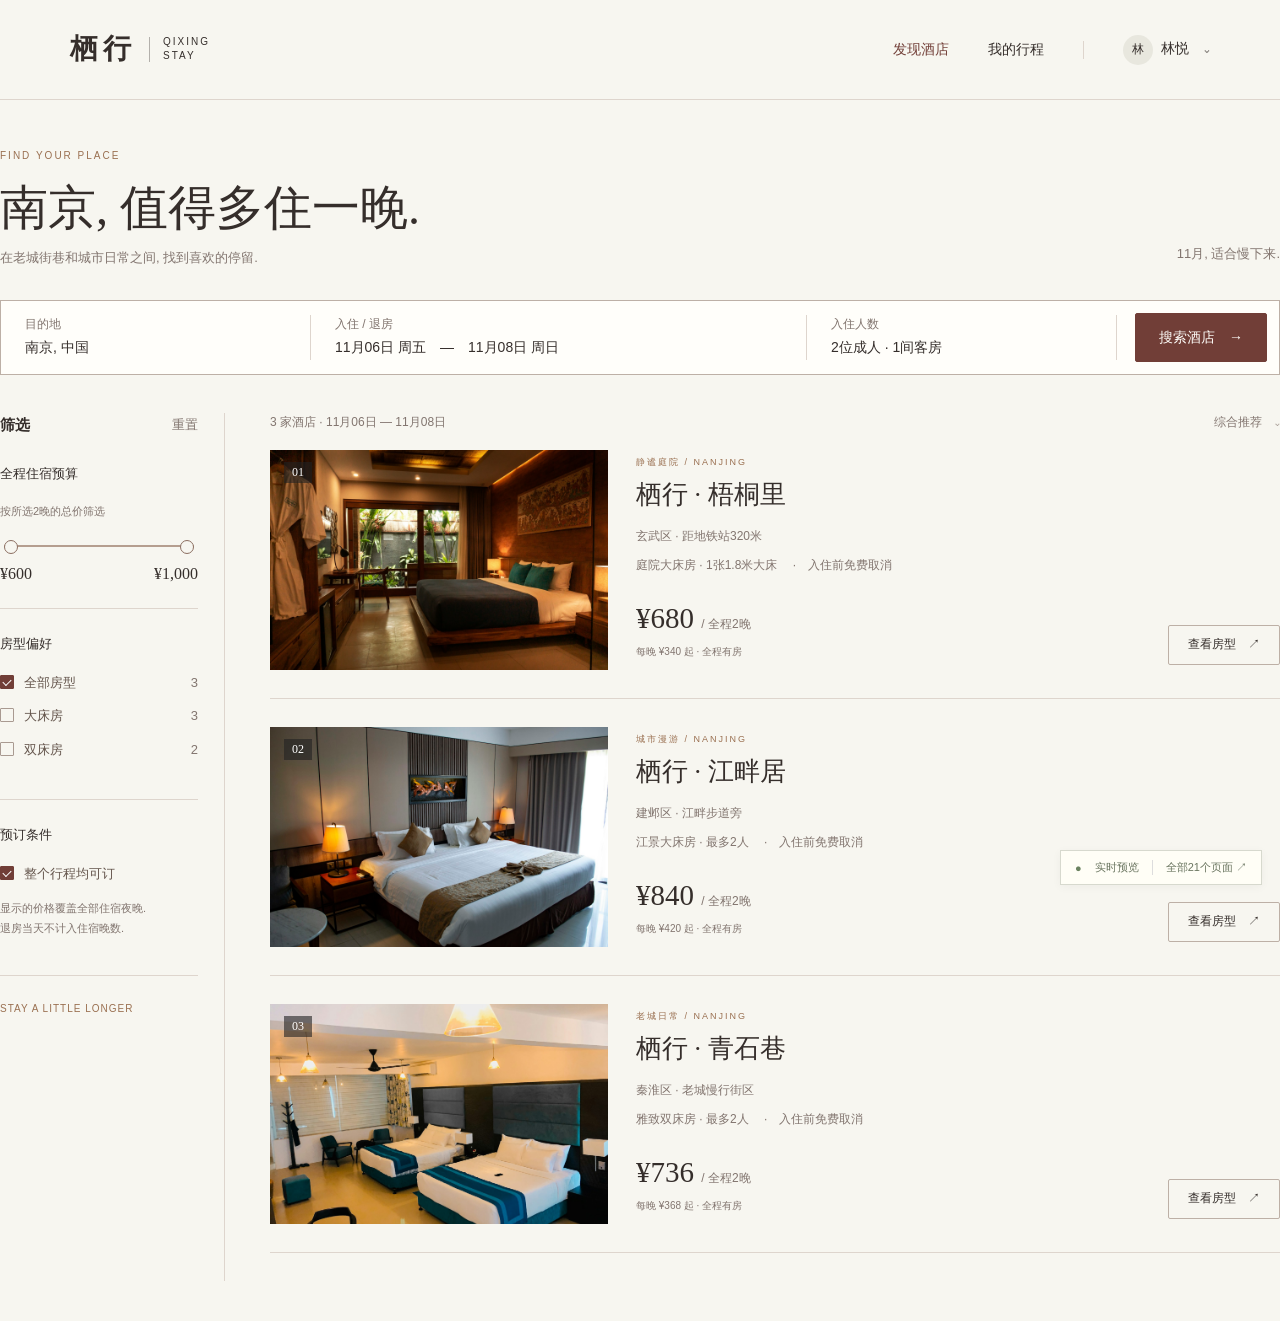
==== commit dea61790: "feat(design): 完善界面与入住流程" ====
--- a/design/ui.html
+++ b/design/ui.html
@@ -1,6 +1,4 @@
-<!doctype html><html lang="zh-CN"><head><meta charset="utf-8"><title>栖行 · 酒店预订系统</title><meta name="viewport" content="width=device-width, initial-scale=1"><style>
-:root{--ink:#183c37;--teal:#20594e;--green:#356d60;--muted:#71827c;--line:#dfe7e1;--bg:#f5f7f3;--white:#fff;--gold:#b98751;--soft:#eaf2ed;--amber:#fff2dc;--red:#ad514c}*{box-sizing:border-box}body{margin:0;color:var(--ink);background:var(--bg);font:17px/1.55 'Noto Sans CJK SC','Microsoft YaHei',sans-serif}a{color:inherit;text-decoration:none}button,input,select{font:inherit}button,a.btn{cursor:pointer;border:0;border-radius:8px;padding:12px 21px;background:var(--teal);color:white;font-weight:600;display:inline-block}button.secondary,a.secondary{background:white;color:var(--ink);border:1px solid var(--line)}button.danger{background:var(--red)}button:disabled{background:#d7dfd9;color:#84918b;cursor:default}.small{font-size:14px}.muted{color:var(--muted)}.mono{font-variant-numeric:tabular-nums}.brand{font-size:27px;letter-spacing:2px;font-weight:750}.brand em{font-size:12px;font-style:normal;letter-spacing:3px;margin-left:12px;font-weight:400}.mark{display:inline-flex;align-items:center;justify-content:center;width:36px;height:36px;background:var(--teal);color:white;border-radius:11px;margin-right:10px}.top{height:90px;background:white;border-bottom:1px solid var(--line);display:flex;align-items:center;justify-content:space-between;padding:0 76px}.links{display:flex;align-items:center;gap:34px}.links .active{font-weight:700;color:var(--teal);border-bottom:2px solid var(--teal);padding-bottom:7px}.avatar{display:inline-flex;width:33px;height:33px;align-items:center;justify-content:center;background:#edf2ed;border-radius:50%;font-size:14px;margin-right:9px}.customer{max-width:1288px;margin:30px auto 0;padding:0 10px}.crumb{font-size:14px;color:var(--muted);margin-bottom:21px}.row{display:flex;gap:22px;align-items:center}.between{justify-content:space-between}.grow{flex:1}.grid2{display:grid;grid-template-columns:1fr 1fr;gap:22px}.split{display:grid;grid-template-columns:1fr 352px;gap:24px}.panel{background:white;border:1px solid var(--line);border-radius:12px;padding:25px}.panel+.panel{margin-top:20px}.title{font-size:30px;font-weight:720;letter-spacing:-.5px;margin:0 0 7px}.subtitle{color:var(--muted);font-size:16px;margin:0 0 24px}.section{font-size:20px;font-weight:700;margin:0 0 18px}.badge{font-size:13px;font-weight:600;background:#e9f1ec;color:#2c6855;padding:4px 11px;border-radius:5px;white-space:nowrap;display:inline-block}.badge.amber{background:var(--amber);color:#9b681d}.badge.red{background:#f9eae7;color:#a4524e}.badge.gray{background:#eef0ed;color:#718078}.price{font-size:29px;font-weight:750;color:var(--teal)}.price small{font-size:14px;color:var(--muted);font-weight:400}.gold{color:var(--gold)}.field{margin-bottom:19px}.field label{display:block;font-size:14px;color:#62776d;margin-bottom:8px}.field input,.field select{width:100%;padding:11px 13px;border:1px solid #d5dfd8;border-radius:7px;color:var(--ink);background:white;height:48px}.field .fake{padding:11px 13px;border:1px solid #d5dfd8;border-radius:7px;color:var(--ink);background:white;min-height:48px}.searchbar{display:grid;grid-template-columns:1fr 1.55fr .9fr auto;gap:12px;background:white;border:1px solid var(--line);border-radius:12px;padding:18px 20px;margin-bottom:26px;align-items:end}.searchbar .field{margin:0}.hero{border-radius:14px;background:#e4ede5;position:relative;overflow:hidden;padding:31px 37px;margin-bottom:25px;min-height:167px}.hero h1{font-size:32px;margin:0 0 8px}.hero p{color:#55766a;margin:0}.hero-art{position:absolute;right:20px;top:0;width:390px;height:190px;opacity:.95}.pill{display:inline-block;background:#f1f4ef;border:1px solid #e0e6df;border-radius:30px;padding:7px 14px;font-size:14px;margin-right:7px}.pill.on{background:#edf4ef;color:var(--teal);border-color:#91b6a3}.list-head{display:flex;justify-content:space-between;margin:21px 0 15px}.hotel-card{display:flex;background:white;border:1px solid var(--line);border-radius:12px;padding:15px;gap:22px;margin-bottom:16px}.hotel-art{width:230px;height:170px;flex:none;overflow:hidden;border-radius:9px;position:relative;background:#e7e4d6}.hotel-art svg{width:100%;height:100%}.hotel-info{flex:1;padding-top:5px}.hotel-info h2{font-size:23px;margin:0 0 10px}.hotel-info p{margin:7px 0;color:var(--muted);font-size:14px}.hotel-price{width:180px;padding:15px 8px;display:flex;flex-direction:column;align-items:flex-end;justify-content:space-between}.divider{border:0;border-top:1px solid var(--line);margin:22px 0}.notice{border:1px solid #dce9de;background:#f0f6ee;color:#47664f;border-radius:8px;padding:14px 17px;font-size:15px;margin:18px 0}.notice.amber{background:#fff7e9;color:#8a672d;border-color:#efdfbf}.notice.red{background:#fff1ee;color:#a2514c;border-color:#f0d9d1}.info-line{display:flex;justify-content:space-between;margin:12px 0;font-size:15px}.info-line span:first-child{color:var(--muted)}.steps{display:flex;gap:20px;margin:22px 0;color:var(--muted);font-size:15px}.steps .active{color:var(--teal);font-weight:700}.steps i{font-style:normal;margin-right:8px;background:#e9f1eb;border-radius:50%;padding:3px 9px}.tabs{display:flex;gap:27px;border-bottom:1px solid var(--line);margin-bottom:24px;font-size:15px}.tabs a{padding:12px 0}.tabs a.active{border-bottom:3px solid var(--teal);font-weight:700}.room-row{display:grid;grid-template-columns:1.3fr 1fr .8fr .8fr;gap:14px;padding:21px 0;border-bottom:1px solid var(--line);align-items:center}.room-row:last-child{border:0}.room-row h3{margin:0 0 5px;font-size:18px}.timeline{display:flex;justify-content:space-between;margin:26px 0 10px}.timeline>div{flex:1;border-top:3px solid #dae5db;padding-top:13px;font-size:14px}.timeline>div.on{border-color:var(--teal)}.timeline span{display:block;color:var(--muted);font-size:12px;margin-top:5px}.total{border-top:1px solid var(--line);margin-top:18px;padding-top:18px;display:flex;justify-content:space-between;align-items:center}.wide{width:100%;text-align:center}.admin{display:flex;min-height:1000px}.side{width:222px;background:#173e36;color:#d0dfd7;padding:29px 20px;flex:none}.side .brand{color:white;font-size:25px;margin-bottom:8px}.side .brand em{font-size:10px;letter-spacing:2px;margin:0}.side-label{font-size:12px;letter-spacing:2px;color:#8eafa0;margin:34px 14px 12px}.side a{display:block;padding:12px 14px;border-radius:7px;margin:3px 0;font-size:15px}.side a.active{background:#2c5a4d;color:white;font-weight:700}.side .bottom{margin-top:55px;border-top:1px solid #36594d;padding-top:20px;font-size:13px}.work{flex:1;min-width:0}.work-top{height:82px;background:white;border-bottom:1px solid var(--line);padding:0 35px;display:flex;justify-content:space-between;align-items:center;font-size:14px}.work-main{padding:29px 35px}.work-main .title{font-size:27px}.stats{display:grid;grid-template-columns:repeat(4,1fr);gap:16px;margin:22px 0}.stat{background:white;border:1px solid var(--line);border-radius:10px;padding:18px 21px}.stat .val{font-size:31px;font-weight:750;margin:5px 0}.stat .hint{font-size:12px;color:var(--muted)}table{border-collapse:collapse;width:100%;font-size:14px}th{text-align:left;color:#788980;font-weight:500;background:#f6f8f4;padding:12px 14px;border-bottom:1px solid var(--line);white-space:nowrap}td{padding:17px 14px;border-bottom:1px solid #e8ede7;vertical-align:middle}tr:last-child td{border-bottom:0}.action{color:#2e7160;font-weight:600;font-size:14px;cursor:pointer}.filters{display:flex;gap:11px;align-items:end;flex-wrap:wrap;margin-bottom:21px}.filters .field{margin:0;min-width:138px;flex:1}.filters .field label{font-size:12px}.filters .field .fake{font-size:14px;min-height:42px;padding:10px 12px}.dots{display:flex;gap:10px;margin:20px 0}.dots b{border-radius:5px;background:#e9f1eb;padding:6px 12px;font-size:13px}.room-board{display:grid;grid-template-columns:repeat(4,1fr);gap:15px}.room-tile{border:1px solid var(--line);border-radius:9px;padding:18px;background:white;min-height:118px}.room-tile strong{font-size:25px}.room-tile.clean{border-top:4px solid #cda96b}.room-tile.used{border-top:4px solid #88a5bb}.room-tile.repair{border-top:4px solid #c37767}.room-tile.free{border-top:4px solid #6a9c7d}.room-tile p{font-size:12px;color:var(--muted);margin:5px 0}.modal{width:660px;margin:65px auto;background:white;border:1px solid var(--line);border-radius:15px;padding:32px;box-shadow:0 18px 55px #183c3714}.modal h1{font-size:26px;margin:0 0 14px}.checkmark{width:56px;height:56px;border-radius:50%;display:flex;justify-content:center;align-items:center;font-size:28px;background:#ebf2e9;color:var(--teal);margin-bottom:20px}.empty{padding:36px;text-align:center}.empty .icon-box{width:76px;height:76px;background:#edf3ee;color:var(--teal);border-radius:20px;margin:0 auto 19px;display:flex;align-items:center;justify-content:center;font-size:34px}.login{display:grid;grid-template-columns:1.03fr 1fr;min-height:1000px}.login-left{background:#1e5145;color:white;padding:70px;position:relative;overflow:hidden}.login-left .brand{margin-bottom:130px}.login-left h1{font-size:43px;line-height:1.5;font-weight:600;margin-bottom:20px}.login-left p{color:#b5cebf;max-width:400px}.login-right{padding:126px 100px;background:#fafbf7}.login-right .title{font-size:30px}.login-right .tabs{margin:25px 0}.login-left .hero-art{top:auto;bottom:10px;right:-30px;width:630px;height:330px;opacity:.7}.caption{font-size:12px;color:#96a39b;text-align:right;margin-top:20px}.calendar td{text-align:center;height:72px;min-width:81px;padding:12px 8px}.calendar th{text-align:center}.calendar td strong{display:block;font-size:17px}.calendar small{display:block;font-size:11px;color:#7b8a80}.chip{display:inline-block;width:8px;height:8px;background:#6d9d7a;border-radius:50%;margin-right:6px}.bar{height:11px;border-radius:4px;background:#dce8df;margin:14px 0}.bar>div{background:var(--teal);height:100%;border-radius:4px}.note-code{background:#f0f3ed;border-radius:5px;padding:8px 12px;font:12px/1.6 monospace;color:#567067}.form-grid{display:grid;grid-template-columns:1fr 1fr;gap:0 18px}.textbtn{background:none!important;color:var(--teal)!important;padding:10px 0!important;font-size:14px}.callout{border-left:3px solid #9dbda8;padding-left:17px;color:#5d7568;font-size:14px}.state-grid{display:grid;grid-template-columns:1fr 1fr;gap:22px}.state-grid .panel{margin:0}.thumbs{display:flex;gap:10px}.thumbs .hotel-art{width:calc(50% - 5px);height:200px}.detail-hero{display:grid;grid-template-columns:1.4fr 1fr;gap:12px;margin-bottom:23px}.detail-hero>.hotel-art{width:100%;height:240px}.detail-hero .hotel-art svg{width:100%}.footer-actions{display:flex;justify-content:flex-end;gap:12px;margin-top:22px}.range-label{font-size:12px;color:var(--muted);border-top:1px solid var(--line);margin-top:18px;padding-top:14px}
-</style><script src="screens.js"></script></head><body><main id="app"></main><script>
+<!doctype html><html lang="zh-CN"><head><meta charset="utf-8"><title>栖行 · 酒店预订系统</title><meta name="viewport" content="width=device-width, initial-scale=1"><link rel="stylesheet" href="ui.css"><script src="screens.js"></script></head><body><main id="app"></main><script>
 const $=s=>document.querySelector(s);const route=s=>location.href='?screen='+s;
 const link=(s,t,c='')=>`<a href="?screen=${s}" class="${c}">${t}</a>`;
 const btn=(t,s='search',c='')=>link(s,t,'btn '+c);
@@ -8,38 +6,39 @@
 const field=(l,v)=>`<div class="field"><label>${l}</label><div class="fake">${v}</div></div>`;
 const info=(a,b)=>`<div class="info-line"><span>${a}</span><strong>${b}</strong></div>`;
 const notice=(t,c='')=>`<div class="notice ${c}">${t}</div>`;
-const art=(variant=0)=>`<div class="hotel-art"><svg viewBox="0 0 440 280" xmlns="http://www.w3.org/2000/svg"><rect width="440" height="280" fill="${variant?'#e0e8df':'#e9e4d4'}"/><circle cx="362" cy="52" r="32" fill="#f8f4dc"/><path d="M0 230Q100 170 200 218T440 205V280H0" fill="#bacbb5"/><rect x="78" y="73" width="271" height="178" rx="4" fill="${variant?'#d1baa0':'#d6c1a3'}"/><rect x="96" y="93" width="235" height="158" fill="#eee4d1"/><path d="M66 76L214 22 362 76Z" fill="#51695b"/><rect x="191" y="177" width="49" height="74" fill="#526f63"/>${[112,159,237,284].map(x=>[109,154,200].map(y=>`<rect x="${x}" y="${y}" width="28" height="27" rx="2" fill="#799b88"/><path d="M${x+14} ${y}V${y+27}" stroke="#c7d2bc"/>`).join('')).join('')}<path d="M20 250V155M407 250V128" stroke="#506e52" stroke-width="8"/><circle cx="20" cy="145" r="42" fill="#8aab82"/><circle cx="410" cy="125" r="48" fill="#8aab82"/><path d="M159 280L191 251H240L282 280" fill="#d4c8b2"/></svg></div>`;
+const art=(variant=0)=>`<div class="hotel-art"><img src="assets/${['hotel-1.jpg','hotel-2.jpg','room-1.jpg','room-2.jpg','room-3.jpg'][variant%5]}" alt="客房设计示意"></div>`;
 const heroArt=()=>`<div class="hero-art">${art()}</div>`;
-function customerHeader(){return `<header class="top"><a href="?screen=search" class="brand"><span class="mark">栖</span>栖行<em>QIXING STAY</em></a><nav class="links">${link('search','发现酒店','active')}${link('orders','我的订单')}${link('login','<span class="avatar">林</span>林悦')}</nav></header>`}
+function customerHeader(){const active=new URLSearchParams(location.search).get('screen');return `<header class="top"><a href="?screen=search" class="brand">栖行<span class="brand-line"></span><em>QIXING<br>STAY</em></a><nav class="links">${link('search','发现酒店',!['orders','order','modify','cancel'].includes(active)?'active':'')}${link('orders','我的行程',['orders','order','modify','cancel'].includes(active)?'active':'')}<span class="nav-sep"></span>${link('login','<span class="avatar">林</span>林悦　⌄')}</nav></header>`}
 function customer(content){return customerHeader()+`<section class="customer">${content}</section>`}
 const nav=[['desk','工作概览'],['desk','订单管理'],['inventory','日历与库存'],['rooms','实体客房'],['roomtypes','房型资料'],['closure','待协调订单'],['stats','业务统计']];
 const adminNav=[['hotels','酒店资料'],['access','人员与授权'],['closure','停业与协调'],['stats','全平台统计'],['audit','操作日志']];
-function work(content,active='desk',platform=false){return `<div class="admin"><aside class="side"><div class="brand">栖行 <em>WORKSPACE</em></div><div class="small muted">${platform?'平台管理中心':'梧桐里酒店 · 南京'}</div><div class="side-label">${platform?'平台管理':'酒店工作台'}</div>${(platform?adminNav:nav).map(([s,t],i)=>link(s,t,active===s&&(i!==0||active==='desk')?'active':'')).join('')}<div class="bottom"><span class="avatar">${platform?'许':'陈'}</span>${platform?'许经理 · 平台管理员':'陈晓 · 酒店工作人员'}<p class="small">${link('search','切换到顾客端 →')}</p></div></aside><section class="work"><header class="work-top"><span>${platform?'平台管理':'酒店业务'} / ${({'desk':'订单管理','inventory':'日历与库存','rooms':'实体客房','roomtypes':'房型资料','closure':'停业与协调','stats':'业务统计','access':'人员与授权','audit':'操作日志','hotels':'酒店资料'})[active]||'订单处理'}</span><span>2026年11月06日, 星期五　 <span class="avatar">${platform?'许':'陈'}</span></span></header><div class="work-main">${content}</div></section></div>`}
+function navIcon(i){return `<svg viewBox="0 0 20 20" fill="none" stroke="currentColor" stroke-width="1.2"><rect x="3" y="3" width="14" height="14" rx="2"/>${i%3===0?'<path d="M3 8h14M8 8v9"/>':i%3===1?'<path d="M6 7h8M6 10h8M6 13h5"/>':'<path d="M7 1v4M13 1v4M3 7h14M7 11h1M11 11h1M7 14h1M11 14h1"/>'}</svg>`}function work(content,active='desk',platform=false){return `<div class="admin"><aside class="side"><div class="brand">栖行<span class="brand-line"></span><em>WORK<br>SPACE</em></div><div class="side-hotel"><span>${platform?'平台管理中心':'梧桐里 · 南京'}</span><span>⌄</span></div><div class="side-label">${platform?'平台管理':'酒店业务'}</div>${(platform?adminNav:nav.slice(1)).map(([s,t],i)=>link(s,navIcon(i)+t,active===s?'active':'')).join('')}<div class="bottom"><span class="avatar">${platform?'许':'陈'}</span>${platform?'许经理':'陈晓'}<p>${platform?'平台管理员':'酒店工作人员'} · 在线<br>${link('search','切换到顾客端 ↗')}</p></div></aside><section class="work"><header class="work-top"><span><span class="workspace-switch">${platform?'平台管理':'酒店工作台'}</span>　 /　${({'desk':'订单管理','inventory':'日历与库存','rooms':'实体客房','roomtypes':'房型资料','closure':'停业与协调','stats':'业务统计','access':'人员与授权','audit':'操作日志','hotels':'酒店资料'})[active]||'订单处理'}</span><span>2026年11月06日, 星期五　　◷ 10:20　　<span class="avatar">${platform?'许':'陈'}</span></span></header><div class="work-main">${content}</div></section></div>`}
 function table(head,rows){return `<table><thead><tr>${head.map(x=>`<th>${x}</th>`).join('')}</tr></thead><tbody>${rows.map(r=>`<tr>${r.map(x=>`<td>${x}</td>`).join('')}</tr>`).join('')}</tbody></table>`}
 const metrics=arr=>`<div class="stats">${arr.map(([t,v,h])=>`<div class="stat"><div class="muted small">${t}</div><div class="val mono">${v}</div><div class="hint">${h}</div></div>`).join('')}</div>`;
 const pageHead=(title,sub,action='')=>`<div class="row between"><div><h1 class="title">${title}</h1><p class="subtitle">${sub}</p></div>${action}</div>`;
-const summary=()=>`<div class="panel"><div class="section">入住安排</div>${art()}${info('酒店','栖行 · 梧桐里')}${info('房型','庭院大床房 · 1间')}${info('入住 / 退房','11月06日 / 11月08日')}${info('住宿','2晚 · 2位成人')}<hr class="divider">${info('11月06日晚','¥340')}${info('11月07日晚','¥340')}<div class="total"><span>订单金额</span><strong class="price">¥680</strong></div><p class="muted small">金额按本次提交时的房价保存.</p></div>`;
+const summary=()=>`<aside class="panel summary-panel">${art()}<span class="eyebrow">YOUR STAY</span><h2>栖行 · 梧桐里</h2><p class="muted small">庭院大床房 · 1间</p><hr class="divider">${info('入住','11月06日, 周五')}${info('退房','11月08日, 周日')}${info('人数 / 晚数','2位成人 · 2晚')}<hr class="divider">${info('11月06日晚','¥340')}${info('11月07日晚','¥340')}<div class="total"><span class="small">全程金额</span><strong class="price">¥680</strong></div><p class="muted" style="font-size:10px;margin:18px 0 0">按本次提交时的房价保存订单金额.</p></aside>`;
 const tabs=(active='全部')=>`<nav class="tabs">${['全部','待确认','已确认','已入住','已完成','已取消'].map(t=>link('orders',t,t===active?'active':'')).join('')}</nav>`;
 const screens={};
 screens.login=()=>`<div class="login"><section class="login-left"><div class="brand">栖行 <em>QIXING STAY</em></div><h1>每一程,<br>都有安心的落脚处.</h1><p>从一晚的房价, 到整个行程的安排,<br>清楚预订, 从容入住.</p>${heroArt()}</section><section class="login-right"><p class="gold small">WELCOME TO QIXING</p><h1 class="title">欢迎回来</h1><p class="subtitle">登录后查看和管理你的预订.</p><div class="tabs"><a class="active">顾客登录</a><a>酒店工作人员</a><a>平台管理员</a></div>${field('邮箱','linyue@example.com')}${field('密码','••••••••••••')}<div class="row between small muted"><span>☑ 记住此设备</span><a>忘记密码?</a></div><div style="margin-top:27px">${btn('登录并继续','search','wide')}</div><p class="small muted" style="text-align:center">还没有账号? <a class="action">注册顾客账号</a></p><hr class="divider"><p class="muted small">工作人员和管理员使用已分配的账号登录.</p></section></div>`;
-screens.search=()=>customer(`<div class="hero"><p class="gold small">A STAY TO REMEMBER</p><h1>在南京, 找一处喜欢的停留.</h1><p>按整个住宿区间查看可订房型, 行程安排更清楚.</p>${heroArt()}</div><div class="searchbar">${field('目的地','南京')}${field('入住 / 退房','2026-11-06　→　2026-11-08')}${field('入住人数','2位成人 · 1间房')}${btn('搜索酒店','search')}</div><div class="row">${['全部房型','大床房','双床房','¥300–¥500 / 晚','可预订'].map((t,i)=>`<span class="pill ${i===0?'on':''}">${t}</span>`).join('')}</div><div class="list-head"><strong>为你找到 3 家可订酒店</strong><span class="muted small">综合推荐　⌄</span></div>${[['栖行 · 梧桐里','玄武区 · 距地铁站320米','安静庭院 / 近城墙 / 可取消','340'],['栖行 · 江畔居','建邺区 · 江边步道旁','江景房型 / 宽敞客房 / 可取消','420'],['栖行 · 青石巷','秦淮区 · 老城慢行街区','古城风貌 / 步行友好 / 可取消','368']].map((r,i)=>`<article class="hotel-card">${art(i%2)}<div class="hotel-info"><h2>${r[0]}</h2>${badge('全程有房')}<p>${r[1]}</p><p>${r[2]}</p><p>11月06日–11月08日 · 2晚 · 2人</p></div><div class="hotel-price"><div class="price">¥${r[3]}<small> 起 / 晚</small></div>${btn('查看房型','hotel','secondary')}</div></article>`).join('')}`);
-screens.hotel=()=>customer(`<div class="crumb">南京酒店 / 栖行 · 梧桐里</div><div class="row between"><div><h1 class="title">栖行 · 梧桐里</h1><p class="subtitle">南京市玄武区梧桐路18号　 ·　近地铁 / 安静庭院</p></div><span class="pill">2026-11-06 → 11-08 · 2晚 · 2人</span></div><div class="detail-hero">${art()}${art(1)}</div><div class="panel"><div class="row between"><h2 class="section">选择适合你的房型</h2><span class="small muted">价格按所选日期展示</span></div>${[['庭院大床房','1张1.8米大床 · 最多2人','340','全程余1间'],['雅致双床房','2张1.2米单床 · 最多2人','380','全程余3间']].map(r=>`<div class="room-row"><div><h3>${r[0]}</h3><span class="muted small">${r[1]}</span></div><div><span class="badge">入住前可取消 · 费用0</span><p class="small muted">独立卫浴 / 无烟客房</p></div><div><span class="price">¥${r[2]}<small> / 晚</small></span><p class="small gold">${r[3]}</p></div>${btn('预订','booking')}</div>`).join('')}</div>${notice('可订结果覆盖入住日到退房前一天. 提交时会再次检查每晚库存与停售状态.')}`);
-screens.booking=()=>customer(`<div class="crumb">酒店详情 / 填写预订</div><h1 class="title">确认你的入住安排</h1><div class="steps"><span class="active"><i>1</i>填写预订</span><span>──</span><span><i>2</i>酒店确认</span><span>──</span><span><i>3</i>到店入住</span></div><div class="split"><div><section class="panel"><h2 class="section">入住人信息</h2><div class="form-grid">${field('入住人姓名 *','林悦')}${field('联系邮箱 *','linyue@example.com')}</div><p class="small muted">请核对入住人, 以便到店办理入住.</p><hr class="divider"><h2 class="section">预订政策</h2>${info('确认方式','酒店工作人员确认')}${info('等待期限','本次提交成功后30分钟')}${info('取消政策','实际办理入住前可取消, 费用0')}<div class="notice amber"><strong>发现相同行程</strong><br>你已有一笔相同酒店、房型及日期的预订. 如果确实需要第二间房, 可以继续创建; 原订单不会被覆盖.<p><a class="action" href="?screen=order">查看已有订单 →</a></p></div><label class="small">☑ 我已核对行程, 确认需要继续预订.</label></section><div class="footer-actions">${btn('返回修改','hotel','secondary')}${btn('确认继续并提交预订','order')}</div></div>${summary()}</div>`);
+screens.search=()=>customer(`<div class="hero"><p class="gold small">A STAY TO REMEMBER</p><h1>在南京, 找一处喜欢的停留.</h1><p>按整个住宿区间查看可订房型, 行程安排更清楚.</p>${heroArt()}</div><div class="searchbar">${field('目的地','南京')}${field('入住 / 退房','2026-11-06　→　2026-11-08')}${field('入住人数','2位成人 · 每单1间')}${btn('搜索酒店','search')}</div><div class="row">${['全部房型','大床房','双床房','¥600–¥1000 / 全程','可预订'].map((t,i)=>`<span class="pill ${i===0?'on':''}">${t}</span>`).join('')}</div><div class="list-head"><strong>为你找到 3 家可订酒店</strong><span class="muted small">按所选2晚总价筛选 · 综合推荐　⌄</span></div>${[['栖行 · 梧桐里','玄武区 · 距地铁站320米','安静庭院 / 近城墙 / 可取消','340'],['栖行 · 江畔居','建邺区 · 江边步道旁','江景房型 / 宽敞客房 / 可取消','420'],['栖行 · 青石巷','秦淮区 · 老城慢行街区','古城风貌 / 步行友好 / 可取消','368']].map((r,i)=>`<article class="hotel-card">${art(i%2)}<div class="hotel-info"><h2>${r[0]}</h2>${badge('全程有房')}<p>${r[1]}</p><p>${r[2]}</p><p>11月06日–11月08日 · 2晚 · 2人</p></div><div class="hotel-price"><div><div class="price">¥${Number(r[3])*2}<small> / 全程2晚</small></div><div class="small muted">每晚 ¥${r[3]} 起</div></div>${btn('查看房型','hotel','secondary')}</div></article>`).join('')}`);
+screens.hotel=()=>customer(`<div class="crumb">南京酒店 / 栖行 · 梧桐里</div><div class="row between"><div><h1 class="title">栖行 · 梧桐里</h1><p class="subtitle">南京市玄武区梧桐路18号　 ·　近地铁 / 安静庭院</p></div><span class="pill">2026-11-06 → 11-08 · 2晚 · 2人</span></div><div class="detail-hero">${art()}${art(1)}</div><div class="panel"><div class="row between"><h2 class="section">选择适合你的房型</h2><span class="small muted">价格按所选日期展示</span></div>${[['庭院大床房','1张1.8米大床 · 最多2人','340','全程余1间'],['雅致双床房','2张1.2米单床 · 最多2人','380','全程余3间']].map(r=>`<div class="room-row"><div><h3>${r[0]}</h3><span class="muted small">${r[1]}</span></div><div><span class="badge">入住前可取消 · 费用0</span><p class="small muted">独立卫浴 / 无烟客房</p></div><div><span class="price">¥${Number(r[2])*2}<small> / 全程2晚</small></span><p class="small gold">${r[3]}</p></div>${btn('预订','booking')}</div>`).join('')}</div>${notice('可订结果覆盖入住日到退房前一天. 提交时会再次检查每晚库存与停售状态.')}`);
+screens.booking=()=>customer(`<div class="crumb">酒店详情 / 填写预订</div><h1 class="title">确认你的入住安排</h1><div class="steps"><span class="active"><i>1</i>填写预订</span><span>──</span><span><i>2</i>酒店确认</span><span>──</span><span><i>3</i>到店入住</span></div><div class="split"><div><section class="panel"><h2 class="section">入住人信息</h2><div class="form-grid">${field('入住人姓名 *','林悦')}${field('联系邮箱 *','linyue@example.com')}</div><p class="small muted">请核对入住人, 以便到店办理入住.</p><hr class="divider"><h2 class="section">预订政策</h2>${info('确认方式','酒店工作人员确认')}${info('等待期限','本次提交成功后30分钟')}${info('取消政策','实际办理入住前可取消, 费用0')}${new URLSearchParams(location.search).get("variant")==="duplicate"?`<div class="notice amber"><strong>发现相同行程</strong><br>你已有一笔相同酒店、房型及日期的预订. 如果确实需要第二间房, 可以继续创建; 原订单不会被覆盖.<p><a class="action" href="?screen=order">查看已有订单 QX261102009 →</a></p></div><label class="small">☑ 我已核对行程, 确认需要继续预订.</label>`:""}</section><div class="footer-actions">${btn('返回修改','hotel','secondary')}${btn(new URLSearchParams(location.search).get('variant')==='duplicate'?'确认继续创建新订单':'提交预订','order')}</div></div>${summary()}</div>`);
 screens.orders=()=>customer(`${pageHead('我的订单','每段行程, 都在这里.')} ${tabs()}${[['QX261106001','栖行 · 梧桐里','11月06日 → 11月08日','待确认','680','amber'],['QX261102018','栖行 · 江畔居','11月12日 → 11月14日','已确认','840',''],['QX261028009','栖行 · 青石巷','10月28日 → 10月30日','已完成','736','gray']].map((r,i)=>`<section class="panel" style="margin-bottom:20px"><div class="row between"><span class="muted small">订单 ${r[0]}</span>${badge(r[3],r[5])}</div><hr class="divider"><div class="row">${art(i%2)}<div class="grow"><h2 class="section">${r[1]}</h2><p>${r[2]}　2晚 · 1间</p><p class="muted small">${i===0?'等待酒店确认 · 剩余 29:59':'庭院大床房 · 林悦'}</p></div><div style="text-align:right"><div class="price">¥${r[4]}</div><p>${btn('查看订单','order','secondary')}</p></div></div></section>`).join('')}`);
 screens.order=()=>customer(`<div class="crumb">我的订单 / QX261106001</div><div class="split"><div><div class="panel"><div class="row between"><div><h1 class="title">预订已提交, 等待酒店确认</h1><p class="muted">订单 QX261106001</p></div>${badge('待确认','amber')}</div><div class="notice"><strong>本轮确认剩余 29:59</strong><br>超过30分钟仍未确认, 订单会自动取消并释放名额.</div><div class="timeline"><div class="on">提交成功<span>11月06日 10:20</span></div><div>酒店确认<span>等待处理</span></div><div>到店入住<span>11月06日</span></div><div>退房完成<span>11月08日</span></div></div></div><div class="panel"><h2 class="section">订单信息</h2>${info('入住人','林悦')}${info('联系邮箱','linyue@example.com')}${info('创建时间','2026-11-06 10:20:00')}${info('当前确认周期','2026-11-06 10:20:00 起')}<hr class="divider"><div class="row between"><span class="small muted">实际办理入住前可修改或取消.</span><div>${btn('修改预订','modify','secondary')} ${btn('取消订单','cancel','secondary')}</div></div></div><div class="notice amber">如果网络中断后重复提交, 请先查看本订单. 同一次提交不会产生第二笔订单.</div></div>${summary()}</div>`);
 screens.modify=()=>customer(`<div class="crumb">我的订单 / 修改预订</div>${pageHead('调整行程','订单 QX261106001 · 当前状态: 已确认')}<div class="split"><div><div class="panel"><h2 class="section">新的入住安排</h2><div class="form-grid">${field('入住日期 *','2026-11-07')}${field('退房日期 *','2026-11-09')}${field('房型 *','庭院大床房')}${field('入住人 *','林悦')}</div><hr class="divider"><h2 class="section">修改前后对照</h2>${table(['','原预订','新预订'],[['入住 / 退房','11月06日 / 11月08日','11月07日 / 11月09日'],['住宿晚数','2晚','2晚'],['保存金额','¥680','¥740'],['订单状态','已确认','重新进入待确认']])}${notice('修改成功后, 酒店需重新确认, 从本次修改成功时重新计时30分钟. 修改失败则保留原订单和原行程.','amber')}</div><div class="footer-actions">${btn('保留原预订','order','secondary')}${btn('确认修改 · ¥740','order')}</div></div><div class="panel"><h2 class="section">新行程费用</h2>${info('11月07日晚','¥360')}${info('11月08日晚','¥380')}<div class="total"><span>新订单金额</span><span class="price">¥740</span></div><p class="small muted">改期或换房型按修改时房价重新计价.</p><hr class="divider"><p class="callout">整段行程都校验成功后才替换原预订, 不会只改成功其中一晚.</p></div></div>`);
 screens.cancel=()=>customer(`<div class="crumb">我的订单 / 取消预订</div><div class="modal"><span class="badge amber">请确认</span><h1 style="margin-top:17px">确定取消这次预订?</h1><p class="muted">取消后原订单将保留, 但不能恢复. 如需再次入住, 请重新预订.</p><hr class="divider">${info('酒店 / 房型','栖行 · 梧桐里 / 庭院大床房')}${info('住宿日期','11月06日 → 11月08日 · 2晚')}${info('当前状态','已确认')}${info('取消费用','¥0')}<div class="notice">尚未实际办理入住, 本订单可以取消. 各晚占用将一并释放.</div><div class="footer-actions">${btn('保留预订','order','secondary')}${btn('确认取消','orders')}</div><p class="small muted" style="margin-top:24px">若酒店已完成入住办理, 将无法取消, 请联系前台处理后续住宿安排.</p></div>`);
-screens.desk=()=>work(`${pageHead('订单管理','仅显示你获授权酒店的订单.',btn('办理入住','checkin'))}${metrics([['待确认','12','2笔临近确认期限'],['今日计划入住','18','已办理 11 笔'],['当前入住','32','以实际入住状态统计'],['待协调','3','临时停业相关']])}<div class="panel"><div class="filters">${field('下单日期','2026-11-06 → 11-06')}${field('当前状态','全部状态')}${field('订单 / 入住人','搜索订单号或姓名')}${btn('查询','desk','secondary')}</div>${table(['订单号 / 入住人','住宿日期','保存金额','当前状态','确认期限','操作'],[['QX261106001<br><span class="muted">林悦</span>','11/06 → 11/08','¥680',badge('待确认','amber'),'剩余 29:59',`<a class="action" href="?screen=order">查看</a>　<a class="action">确认</a>`],['QX261106002<br><span class="muted">周远</span>','11/07 → 11/09','¥740',badge('已确认'),'-',link('checkin','办理入住','action')],['QX261106003<br><span class="muted">陈琳</span>','11/06 → 11/07','¥380',badge('已入住'),'-',link('checkout','办理退房','action')],['QX261106004<br><span class="muted">李晴</span>','11/06 → 11/08','¥680',badge('已取消','gray'),'已超时',`<span class="muted">查看记录</span>`]])}<div class="range-label">筛选按订单首次创建日期和当前状态计算, 改期不改变原创建日期.</div></div>`,'desk');
-screens.checkin=()=>work(`${pageHead('办理入住','订单 QX261106002 · 当前状态: 已确认')}<div class="split" style="grid-template-columns:1fr 330px"><div class="panel"><h2 class="section">选择可用客房</h2><div class="notice">仅可分配所属酒店、匹配房型且当前空闲的实体客房.</div><div class="room-board" style="grid-template-columns:repeat(3,1fr)">${[['301','空闲','free'],['302','待清洁','clean'],['303','维修中','repair'],['305','空闲','free'],['306','已入住','used'],['307','空闲','free']].map(r=>`<div class="room-tile ${r[2]}"><strong>${r[0]}</strong><p>庭院大床房</p>${badge(r[1],r[2]==='free'?'':'gray')}</div>`).join('')}</div><div class="footer-actions"><span class="muted small">已选择 301 房</span>${btn('确认办理入住','rooms')}</div></div><div class="panel"><h2 class="section">核对订单</h2>${info('入住人','周远')}${info('房型','庭院大床房')}${info('入住 / 退房','11月07日 / 11月09日')}${info('分配房间','301')}<hr class="divider"><p class="small muted">办理成功后订单变为已入住, 客房变为已入住. 此后顾客不能再普通修改或取消.</p></div></div>`,'desk');
+screens.desk=()=>work(`${pageHead('订单管理','仅显示你获授权酒店的订单.',btn('办理入住','checkin'))}${metrics([['待确认','12','2笔临近确认期限'],['今日计划入住','18','已办理 11 笔'],['当前入住','32','以实际入住状态统计'],['待协调','3','临时停业相关']])}<div class="panel"><div class="filters">${field('下单日期','2026-11-06 → 11-06')}${field('当前状态','全部状态')}${field('订单 / 入住人','搜索订单号或姓名')}${btn('查询','desk','secondary')}</div>${table(['订单号 / 入住人','住宿日期','保存金额','当前状态','确认期限','操作'],[['QX261106001<br><span class="muted">林悦</span>','11/06 → 11/08','¥680',badge('待确认','amber'),'剩余 29:59',`<a class="action" href="?screen=order">查看</a>　<a class="action">确认</a>`],['QX261106002<br><span class="muted">周远</span>','11/06 → 11/08','¥680',badge('已确认'),'-',link('checkin','办理入住','action')],['QX261106003<br><span class="muted">陈琳</span>','11/06 → 11/07','¥380',badge('已入住'),'-',link('checkout','办理退房','action')],['QX261106004<br><span class="muted">李晴</span>','11/06 → 11/08','¥680',badge('已取消','gray'),'已超时',`<span class="muted">查看记录</span>`]])}<div class="range-label">筛选按订单首次创建日期和当前状态计算, 改期不改变原创建日期.</div></div>`,'desk');
+screens.checkin=()=>work(`${pageHead('办理入住','订单 QX261106002 · 当前状态: 已确认')}<div class="split" style="grid-template-columns:1fr 330px"><div class="panel"><h2 class="section">选择可用客房</h2><div class="notice">仅可分配所属酒店、匹配房型且当前空闲的实体客房.</div><div class="room-board" style="grid-template-columns:repeat(3,1fr)">${[['301','空闲','free'],['302','待清洁','clean'],['303','维修中','repair'],['305','空闲','free'],['306','已入住','used'],['307','空闲','free']].map(r=>`<div class="room-tile ${r[2]}"><strong>${r[0]}</strong><p>庭院大床房</p>${badge(r[1],r[2]==='free'?'':'gray')}</div>`).join('')}</div><div class="footer-actions"><span class="muted small">已选择 301 房</span>${btn('确认办理入住','rooms')}</div></div><div class="panel"><h2 class="section">核对订单</h2>${info('入住人','周远')}${info('房型','庭院大床房')}${info('入住 / 退房','11月06日 / 11月08日')}${info('分配房间','301')}<hr class="divider"><p class="small muted">办理成功后订单变为已入住, 客房变为已入住. 此后顾客不能再普通修改或取消.</p></div></div>`,'desk');
 screens.checkout=()=>work(`${pageHead('办理退房','订单 QX261106003 · 当前状态: 已入住')}<div class="panel"><div class="grid2"><div><h2 class="section">核对住宿记录</h2>${info('入住人','陈琳')}${info('实体客房','306 · 雅致双床房')}${info('实际入住','2026-11-06 09:30')}${info('保存金额','¥380')}</div><div><h2 class="section">退房后的状态</h2><div class="notice"><strong>订单 → 已完成</strong><br>保留订单及成交金额, 纳入已完成订单统计.</div><div class="notice amber"><strong>306 房 → 待清洁</strong><br>完成清洁后才能恢复空闲, 本次退房不会直接让房间可分配.</div></div></div><hr class="divider"><div class="footer-actions">${btn('返回订单','desk','secondary')}${btn('确认退房并标记待清洁','rooms')}</div></div>`,'desk');
 screens.inventory=()=>work(`${pageHead('每日库存与房价','庭院大床房 · 按住宿日维护, 原订单价格不随日常调价变化.',btn('批量维护','inventory'))}<div class="panel"><div class="row between"><h2 class="section">2026年11月</h2><span class="small muted">房型: 庭院大床房　⌄</span></div>${table(['住宿日','库存总量','已占用','可售余量','当日价格','售卖状态','操作'],[['11月06日 周五','10','8','2','¥340',badge('在售'),'<span class="action">维护</span>'],['11月07日 周六','10','9','1','¥360',badge('在售'),'<span class="action">维护</span>'],['11月08日 周日','10','6','4','¥380',badge('在售'),'<span class="action">维护</span>'],['11月09日 周一','10','4','6','¥320',badge('停售','amber'),'<span class="action">维护</span>'],['11月10日 周二','10','3','7','¥320',badge('在售'),'<span class="action">维护</span>']])}</div><div class="panel"><h2 class="section">维护11月07日</h2><div class="form-grid">${field('库存总量 *','8')}${field('当日价格 *','¥360')}</div>${notice('无法保存: 当日已有9间被有效订单占用, 库存总量至少应为9间. 原数据尚未修改.','red')}<div class="row between"><label class="small">☐ 将该日设为停售</label><button disabled>保存变更</button></div></div>`,'inventory');
-screens.rooms=()=>work(`${pageHead('实体客房','房间状态和房型日库存分别管理, 维修变更需核对受影响日期.',btn('登记维修','rooms'))}<div class="row small" style="margin:22px 0"><span class="pill on">全部 24</span><span class="pill">空闲 8</span><span class="pill">已入住 12</span><span class="pill">待清洁 3</span><span class="pill">维修中 1</span></div><div class="room-board">${[['301','已入住','used'],['302','待清洁','clean'],['303','维修中','repair'],['305','空闲','free'],['306','待清洁','clean'],['307','空闲','free'],['308','已入住','used'],['309','已入住','used']].map(r=>`<div class="room-tile ${r[2]}"><div class="row between"><strong>${r[0]}</strong>${badge(r[1],r[2]==='repair'?'red':r[2]==='clean'?'amber':'')}</div><p>庭院大床房 · 3层</p>${r[2]==='clean'?'<a class="action">确认清洁完成</a>':r[2]==='repair'?'<a class="action">查看维修日期</a>':'<span class="small muted">查看房间记录</span>'}</div>`).join('')}</div><div class="panel" style="margin-top:22px"><h2 class="section">303 房维修计划</h2><div class="row"><span class="pill">11月06日 → 11月08日</span><span class="muted small">对应日期的可售库存需同步维护.</span></div>${notice('供应减少与已有占用冲突时保留原订单, 不强行降低库存总量. 请先协调受影响安排.','amber')}<div class="footer-actions"><button class="secondary">维修结束并确认可用</button></div></div>`,'rooms');
+screens.rooms=()=>work(`${pageHead('实体客房','房间状态和房型日库存分别管理, 维修变更需核对受影响日期.',btn('登记维修','rooms'))}<div class="row small" style="margin:22px 0"><span class="pill on">全部 24</span><span class="pill">空闲 8</span><span class="pill">已入住 12</span><span class="pill">待清洁 3</span><span class="pill">维修中 1</span></div><div class="room-board">${[['301','已入住','used'],['302','待清洁','clean'],['303','维修中','repair'],['305','空闲','free'],['306','待清洁','clean'],['307','空闲','free'],['308','已入住','used'],['309','已入住','used']].map(r=>`<div class="room-tile ${r[2]}"><div class="row between"><strong>${r[0]}</strong>${badge(r[1],r[2]==='repair'?'red':r[2]==='clean'?'amber':'')}</div><p>${r[0]==="306"?"雅致双床房":"庭院大床房"} · 3层</p>${r[2]==='clean'?'<a class="action">确认清洁完成</a>':r[2]==='repair'?'<a class="action">查看维修日期</a>':'<span class="small muted">查看房间记录</span>'}</div>`).join('')}</div><div class="panel" style="margin-top:22px"><h2 class="section">303 房维修计划</h2><div class="row"><span class="pill">11月06日 → 11月08日</span><span class="muted small">对应日期的可售库存需同步维护.</span></div>${notice('供应减少与已有占用冲突时保留原订单, 不强行降低库存总量. 请先协调受影响安排.','amber')}<div class="footer-actions"><button class="secondary">维修结束并确认可用</button></div></div>`,'rooms');
 screens.roomtypes=()=>work(`${pageHead('房型资料','维护当前酒店的房型与实体客房归属.',btn('新增房型','roomtypes'))}<div class="panel">${table(['房型','床型 / 人数','实体客房','日售维护','操作'],[['庭院大床房','1张大床 / 最多2人','12间',link('inventory','日库存与房价','action'),'<span class="action">编辑</span>'],['雅致双床房','2张单床 / 最多2人','12间',link('inventory','日库存与房价','action'),'<span class="action">编辑</span>']])}</div><div class="panel"><h2 class="section">编辑房型 · 庭院大床房</h2><div class="form-grid">${field('所属酒店','栖行 · 梧桐里')}${field('房型名称 *','庭院大床房')}${field('床型说明','1张1.8米大床')}${field('最大入住人数 *','2人')}</div>${field('房型简介','面向庭院的安静客房, 独立卫浴, 无烟环境.')}<div class="footer-actions"><button class="secondary">放弃修改</button><button>保存房型</button></div></div>`,'roomtypes');
 screens.hotels=()=>work(`${pageHead('酒店资料','平台酒店名录与营业状态, 房型由获授权酒店工作人员维护.',btn('登记酒店','hotels'))}<div class="panel"><div class="filters">${field('城市','南京')}${field('营业状态','全部')}${field('酒店名称','搜索酒店')}${btn('查询','hotels','secondary')}</div>${table(['酒店编号 / 名称','城市 / 地址','房型','营业状态','操作'],[['H001<br>栖行 · 梧桐里','南京 / 玄武区梧桐路18号','2种',badge('正常营业'),'<span class="action">编辑资料</span>'],['H002<br>栖行 · 江畔居','南京 / 建邺区江畔路8号','3种',badge('正常营业'),'<span class="action">编辑资料</span>'],['H003<br>栖行 · 青石巷','南京 / 秦淮区青石巷6号','2种',badge('临时停业','amber'),link('closure','查看待协调订单','action')]])}</div><div class="panel"><h2 class="section">酒店资料</h2><div class="form-grid">${field('酒店名称 *','栖行 · 梧桐里')}${field('城市 *','南京')}${field('地址 *','玄武区梧桐路18号')}${field('联系电话','025-0000-0000')}</div><div class="footer-actions"><button>保存酒店资料</button></div></div>`,'hotels',true);
 screens.closure=()=>work(`${pageHead('临时停业与待协调订单','原订单状态保持不变, 待协调是单独标记.')}<div class="panel"><div class="row between"><div><h2 class="section">栖行 · 青石巷</h2><span class="muted small">酒店已临时停业, 暂停接受新订单.</span></div>${badge('临时停业','amber')}</div>${notice('当前有3笔未完成订单需要协调. 原订单和价格保留, 不会自动删除或取消.','amber')}</div><div class="panel">${table(['订单 / 入住人','住宿日期','订单状态','协调标记','操作'],[['QX261105017 / 赵宁','11/07 → 11/09',badge('已确认'),badge('待协调','amber'),'<span class="action">查看并登记处理</span>'],['QX261106023 / 王珂','11/08 → 11/10',badge('待确认','amber'),badge('待协调','amber'),'<span class="action">查看并登记处理</span>'],['QX261104012 / 李明','11/06 → 11/08',badge('已入住'),badge('待协调','amber'),'<span class="action">查看并登记处理</span>']])}<hr class="divider"><p class="small muted">待确认订单仍按当前30分钟确认周期处理. 协调标记不会暂停计时, 也不会覆盖订单状态.</p></div>`,'closure',true);
 screens.access=()=>work(`${pageHead('人员与酒店授权','按角色和酒店范围授予权限, 每次受保护操作重新检查.',btn('配置授权','access'))}<div class="panel">${table(['人员','角色','授权酒店','状态','操作'],[['陈晓<br><span class="muted">staff-01</span>','酒店工作人员','梧桐里',badge('有效'),'<span class="action">调整授权</span>'],['许经理<br><span class="muted">admin-01</span>','平台管理员','平台级',badge('有效'),'<span class="action">查看权限</span>'],['周宁<br><span class="muted">staff-02</span>','酒店工作人员','江畔居',badge('有效'),'<span class="action">调整授权</span>']])}</div><div class="panel"><h2 class="section">配置陈晓的酒店范围</h2><p class="muted small">角色: 酒店工作人员</p><div class="row"><span class="pill on">☑ 梧桐里</span><span class="pill">☐ 江畔居</span><span class="pill">☐ 青石巷</span></div><hr class="divider"><p class="callout">工作人员只可处理授权酒店的数据. 变更会留下修改前后范围与操作结果, 顾客不能访问此页面.</p><div class="footer-actions"><button class="secondary">取消</button><button>保存授权</button></div></div>`,'access',true);
 screens.stats=()=>work(`${pageHead('订单业务统计','按订单首次创建日期选取同一批订单, 再按当前状态汇总.')}<div class="panel"><div class="filters">${field('统计酒店','全部酒店')}${field('下单日期','2026-11-06 → 2026-11-06')}${btn('更新统计','stats')}</div><p class="small muted">日期均为UTC+8自然日, 含起止日. 改期不改变订单首次创建日期.</p></div>${metrics([['订单总数','128','按所选下单日期'],['当前已取消','16','包含超时取消'],['当前已完成金额','¥23,460','仅合计已完成订单保存金额'],['当前已完成','62','辅助核对金额明细']])}<div class="grid2"><div class="panel"><h2 class="section">各酒店订单数量</h2>${[['梧桐里',58,100],['江畔居',43,74],['青石巷',27,47]].map(r=>`<div class="row between small"><span>${r[0]}</span><strong>${r[1]}笔</strong></div><div class="bar"><div style="width:${r[2]}%"></div></div>`).join('')}</div><div class="panel"><h2 class="section">金额统计口径</h2>${info('纳入','本批订单当前已完成')}${info('金额','订单保存的成交金额')}${info('排除','已取消及其他未完成订单')}<hr class="divider"><p class="small muted">入住或完成日期在范围内, 但创建日期在范围外的订单不纳入. 此处不是收款或资金结算报表.</p></div></div>`,'stats',true);
-screens.audit=()=>work(`${pageHead('关键操作日志','成功变更、失败尝试与补记结果均可追溯.')}<div class="panel"><div class="filters">${field('操作时间','2026-11-06 00:00 → 23:59')}${field('操作对象','全部对象')}${field('结果','全部')}${btn('查询日志','audit','secondary')}</div>${table(['时间 / 操作人','对象','动作','结果','详情'],[['10:32:15 / 陈晓','库存: 大床房 · 11/07','总量 10 → 8',badge('拒绝','red'),'<span class="action">查看前后内容</span>'],['10:31:09 / 陈晓','订单 QX261106002','已确认 → 已入住',badge('成功'),'<span class="action">查看前后内容</span>'],['10:30:01 / 系统','订单 QX261106004','待确认 → 已取消',badge('超时取消','gray'),'<span class="action">查看版本与期限</span>'],['10:29:48 / 许经理','人员 staff-01','酒店授权变更',badge('成功'),'<span class="action">查看授权范围</span>']])}</div><div class="panel"><h2 class="section">失败尝试详情</h2>${info('操作对象','大床房 · 2026-11-07')}${info('提交的总量','8')}${info('实际变更前 / 后','10 / 10')}${info('拒绝原因','低于当日已占用数量9')}<div class="notice amber">1条失败记录等待补记. 业务已拒绝且未改变库存; 日志存储恢复后会补记一次.</div></div>`,'audit',true);
-screens.conflict=()=>customer(`<div class="crumb">提交预订 / 库存已变化</div><div class="split"><div><div class="panel empty"><div class="icon-box">⌂</div><h1 class="title">这段行程暂时没有房了</h1><p class="muted">11月07日晚的庭院大床房刚刚订满.<br>本次预订未成功, 其他日期也没有被占用.</p><div style="margin:25px 0">${btn('换一个房型','hotel')}　${btn('调整住宿日期','search','secondary')}</div></div><div class="state-grid" style="margin-top:20px"><div class="panel"><h2 class="section">没有符合条件的酒店</h2><p class="muted small">可减少筛选条件或更换日期. 不将缺少某一晚库存的房型显示为可订.</p>${btn('重新搜索','search','secondary')}</div><div class="panel"><h2 class="section">订单当前不能取消</h2><p class="muted small">酒店刚刚完成了入住办理, 取消未生效. 当前状态: 已入住.</p>${btn('查看最新订单','order','secondary')}</div></div></div>${summary()}</div>`);
-const key=new URLSearchParams(location.search).get('screen')||'search';document.getElementById('app').innerHTML=(screens[key]||screens.search)();document.documentElement.dataset.screen=key;
-</script></body></html>
+screens.audit=()=>work(`${pageHead('关键操作日志','成功变更、失败尝试与补记结果均可追溯.')}<div class="panel"><div class="filters">${field('操作时间','11/06 00:00 → 11/07 00:00(不含)')}${field('操作对象','全部对象')}${field('结果','全部')}${btn('查询日志','audit','secondary')}</div>${table(['时间 / 操作人','对象','动作','结果','详情'],[['10:32:15 / 陈晓','库存: 大床房 · 11/07','总量 10 → 8',badge('拒绝','red'),'<span class="action">查看前后内容</span>'],['10:31:09 / 陈晓','订单 QX261106002','已确认 → 已入住',badge('成功'),'<span class="action">查看前后内容</span>'],['10:30:01 / 系统','订单 QX261106004','待确认 → 已取消',badge('超时取消','gray'),'<span class="action">查看版本与期限</span>'],['10:29:48 / 许经理','人员 staff-01','酒店授权变更',badge('成功'),'<span class="action">查看授权范围</span>']])}</div><div class="panel"><h2 class="section">失败尝试详情</h2>${info('操作对象','大床房 · 2026-11-07')}${info('提交的总量','8')}${info('实际变更前 / 后','10 / 10')}${info('拒绝原因','低于当日已占用数量9')}<div class="notice amber">1条失败记录等待补记. 业务已拒绝且未改变库存; 日志存储恢复后会补记一次.</div></div>`,'audit',true);
+screens.conflict=()=>customer(`<div class="crumb">提交预订 / 库存已变化</div><div class="split"><div><div class="panel empty"><div class="icon-box">⌂</div><h1 class="title">这段行程暂时没有房了</h1><p class="muted">11月07日晚的庭院大床房刚刚订满.<br>本次预订未成功, 其他日期也没有被占用.</p><div style="margin:25px 0">${btn('换一个房型','hotel')}　${btn('调整住宿日期','search','secondary')}</div></div><div class="state-grid" style="margin-top:20px"><div class="panel"><h2 class="section">没有符合条件的酒店</h2><p class="muted small">可减少筛选条件或更换日期. 不将缺少某一晚库存的房型显示为可订.</p>${btn('重新搜索','search','secondary')}</div><div class="panel"><h2 class="section">订单当前不能取消</h2><p class="muted small">酒店刚刚完成了入住办理, 取消未生效. 当前状态: 已入住.</p>${btn('查看最新订单','order','secondary')}</div><div class="panel"><h2 class="section">无法访问这笔订单</h2><p class="muted small">你没有查看此订单的权限. 页面不展示入住人、联系方式或其他订单信息.</p>${btn('返回我的订单','orders','secondary')}</div></div></div>${summary()}</div>`);
+</script><script src="redesign.js"></script><script>
+const key=new URLSearchParams(location.search).get('screen')||'search';document.getElementById('app').innerHTML=(screens[key]||screens.search)();document.documentElement.dataset.screen=key;if(key==='board'){document.body.style.width='1440px';document.getElementById('app').innerHTML='<div id="design-board"></div>';Promise.resolve(window.screenCatalog).then(all=>{document.getElementById('design-board').innerHTML=all.map(x=>{const old=history.state;history.replaceState(null,'','?screen='+x.key+(x.query?'&'+x.query:'')+'&capture=1'+location.hash);const html=screens[x.key]();return '<section class="capture-screen" id="'+x.id+'" style="width:1440px;min-height:1000px;position:relative;overflow:hidden;margin-bottom:100px;background:#f7f6f0">'+html+'</section>'}).join('');history.replaceState(null,'','?screen=board&capture=1'+location.hash)})}document.getElementById('app').innerHTML=document.getElementById('app').innerHTML.replaceAll('☑','<svg width="16" height="16" viewBox="0 0 16 16" style="vertical-align:middle;margin-right:6px"><rect x="1" y="1" width="14" height="14" rx="3" fill="var(--primary)"/><path d="M4 8l3 3 5-6" stroke="white" fill="none" stroke-width="1.5"/></svg>').replaceAll('☐','<svg width="16" height="16" viewBox="0 0 16 16" style="vertical-align:middle;margin-right:6px"><rect x="1" y="1" width="14" height="14" rx="3" fill="white" stroke="#b59e8f"/></svg>');
+</script><script src="preview.js"></script></body></html>
--- a/design/ui.css
+++ b/design/ui.css
@@ -0,0 +1,6 @@
+:root{--ink:#352e2b;--primary:#713e37;--muted:#82756f;--line:#ded5cd;--bg:#f7f6f0;--white:#fffefa;--gold:#9a7051;--soft:#f1e8e3;--amber:#f7efdd;--red:#aa403e;--font-body:"Noto Sans SC","Microsoft YaHei",sans-serif;--font-heading:"Noto Serif CJK SC",serif}
+*{box-sizing:border-box}body{margin:0;color:var(--ink);background:var(--bg);font:15px/1.6 var(--font-body)}a{color:inherit;text-decoration:none}button,input,select{font:inherit}button,a.btn{cursor:pointer;border:1px solid var(--primary);border-radius:2px;padding:12px 23px;background:var(--primary);color:#fffefa;font-size:14px;font-weight:500;display:inline-block;white-space:nowrap}button.secondary,a.secondary{background:transparent;color:var(--ink);border:1px solid #bdb0a6}button.danger{background:var(--red)}button:disabled{background:#e9e1da;color:#94857d;border-color:#e9e1da;cursor:default}.small{font-size:13px}.muted{color:var(--muted)}.mono{font-variant-numeric:tabular-nums}.serif{font-family:var(--font-heading);font-weight:500}.brand{font-family:var(--font-heading);font-size:28px;letter-spacing:5px;font-weight:650;display:flex;align-items:center;gap:13px}.brand em{font-family:var(--font-body);font-size:10px;font-style:normal;letter-spacing:2px;line-height:1.45;font-weight:500}.brand-line{width:1px;height:25px;background:currentColor;opacity:.35}.top{height:100px;border-bottom:1px solid var(--line);display:flex;align-items:center;justify-content:space-between;padding:0 70px;background:var(--bg)}.links{display:flex;align-items:center;gap:39px;font-size:14px}.links .active{color:var(--primary)}.links .nav-sep{height:18px;width:1px;background:var(--line)}.avatar{display:inline-flex;width:30px;height:30px;align-items:center;justify-content:center;background:#e8e7de;border-radius:50%;font-size:12px;margin-right:8px}.customer{max-width:1300px;margin:32px auto 0;padding-bottom:40px}.crumb{font-size:12px;color:var(--muted);margin-bottom:26px}.row{display:flex;gap:22px;align-items:center}.between{justify-content:space-between}.grow{flex:1}.grid2{display:grid;grid-template-columns:1fr 1fr;gap:30px}.split{display:grid;grid-template-columns:minmax(0,1fr) 350px;gap:50px;align-items:start}.panel{background:var(--white);border:1px solid var(--line);border-radius:0;padding:28px}.panel+.panel{margin-top:24px}.title{font-family:var(--font-heading);font-size:34px;font-weight:500;line-height:1.45;letter-spacing:.5px;margin:0 0 10px}.subtitle{color:var(--muted);font-size:14px;margin:0 0 28px}.section{font-size:18px;font-weight:550;margin:0 0 20px}.badge{font-size:11px;font-weight:500;background:#f1e6e1;color:#713e37;padding:3px 8px;border-radius:2px;white-space:nowrap;display:inline-block}.badge.amber{background:var(--amber);color:#946a2d}.badge.red{background:#f7e7e3;color:#a14f45}.badge.gray{background:#efefe9;color:#82756f}.price{font-family:Georgia,'Noto Serif CJK SC',serif;font-size:33px;font-weight:500;color:var(--ink);line-height:1.2;white-space:nowrap}.price small{font-family:var(--font-body);font-size:12px;color:var(--muted);font-weight:400}.gold{color:var(--gold)}.field{margin-bottom:20px}.field label{display:block;font-size:12px;color:#82756f;margin-bottom:8px}.field input,.field select,.field .fake{width:100%;padding:12px 14px;border:1px solid #d4c6bd;border-radius:2px;color:var(--ink);background:transparent;min-height:46px;font-size:14px}.searchbar{display:grid;grid-template-columns:1fr 1.6fr 1fr auto;gap:0;border:1px solid #bdb0a6;margin:0 0 38px;align-items:center;background:var(--white);padding:0 12px 0 0}.searchbar .field{margin:14px 0;border-right:1px solid var(--line);padding:0 24px}.searchbar .field label{margin:0}.searchbar .fake{border:0;padding:2px 0;min-height:26px}.searchbar .btn{margin-left:18px;min-width:120px}.pill{display:inline-flex;align-items:center;background:transparent;border:1px solid #ded5cd;border-radius:2px;padding:7px 12px;font-size:12px;margin-right:7px}.pill.on{background:#f1e8e3;color:var(--ink);border-color:#a38477}.divider{border:0;border-top:1px solid var(--line);margin:25px 0}.notice{border:0;border-left:3px solid #ac7d70;background:#f4eee8;color:#75534a;border-radius:0;padding:14px 18px;font-size:13px;margin:20px 0}.notice.amber{background:#f9f1e2;color:#8d6a34;border-color:#bc965b}.notice.red{background:#fbefeb;color:#a25145;border-color:#ae6050}.info-line{display:flex;justify-content:space-between;gap:20px;margin:15px 0;font-size:13px}.info-line span:first-child{color:var(--muted)}.info-line strong{font-weight:500;text-align:right}.steps{display:flex;gap:20px;margin:24px 0 32px;color:#a99a91;font-size:13px}.steps .active{color:var(--primary)}.steps i{font-family:Georgia,serif;font-style:normal;font-size:18px;margin-right:10px}.tabs{display:flex;gap:30px;border-bottom:1px solid var(--line);margin-bottom:25px;font-size:13px}.tabs a{padding:12px 0}.tabs .active{color:var(--primary);border-bottom:2px solid var(--primary);font-weight:550}.footer-actions{display:flex;align-items:center;justify-content:flex-end;gap:13px;margin-top:28px}.form-grid{display:grid;grid-template-columns:1fr 1fr;gap:0 22px}.action{color:var(--primary);font-size:13px}.total{display:flex;justify-content:space-between;align-items:center;border-top:1px solid var(--line);padding-top:22px;margin-top:20px}.hotel-art{overflow:hidden;width:230px;height:170px;flex:none;background:#e7e4d6}.hotel-art img,.photo{display:block;width:100%;height:100%;object-fit:cover}.panel>.hotel-art{width:calc(100% + 56px);height:195px;margin:-28px -28px 26px}.summary-panel .eyebrow{margin-bottom:8px}.summary-panel h2{font-family:var(--font-heading);font-weight:500;font-size:23px;margin:0}.summary-panel .info-line{font-size:12px}.summary-panel .price{font-size:31px}.eyebrow{font-size:10px;letter-spacing:2px;text-transform:uppercase;color:var(--gold)}.endnote{font-size:11px;color:#95857c;letter-spacing:1px;margin-top:36px;padding-top:18px;border-top:1px solid var(--line);display:flex;justify-content:space-between}.title-row{display:flex;align-items:end;justify-content:space-between;margin:42px 0 31px}.title-row h1{font-family:var(--font-heading);font-size:48px;font-weight:500;margin:0;line-height:1.25}.title-row p{margin:10px 0 0;font-size:13px;color:var(--muted)}.search-layout{display:grid;grid-template-columns:225px 1fr;gap:45px}.search-filters{padding-right:26px;border-right:1px solid var(--line)}.filter-block{border-bottom:1px solid var(--line);padding:0 0 25px;margin:0 0 25px}.filter-block h3{font-size:13px;font-weight:550;margin:0 0 18px}.filter-option{display:flex;justify-content:space-between;align-items:center;font-size:13px;margin:13px 0;color:#65564d}.check{display:inline-block;width:14px;height:14px;border:1px solid #a99a91;border-radius:1px;margin-right:10px;vertical-align:-2px}.check.checked{background:var(--primary);border-color:var(--primary);position:relative}.check.checked:after{content:'';position:absolute;width:7px;height:4px;left:2px;top:3px;border-left:1px solid white;border-bottom:1px solid white;transform:rotate(-45deg)}.range-track{height:2px;background:#b59e8f;margin:24px 4px 18px;position:relative}.range-track:before,.range-track:after{content:'';position:absolute;top:-5px;width:12px;height:12px;border:1px solid #8c6f61;background:var(--bg);border-radius:50%}.range-track:after{right:0}.range-values{display:flex;justify-content:space-between;font:16px Georgia,serif}.list-head{display:flex;justify-content:space-between;font-size:12px;color:var(--muted);margin:0 0 17px}.hotel-card{display:grid;grid-template-columns:338px 1fr;gap:28px;margin-bottom:28px;padding-bottom:28px;border-bottom:1px solid var(--line)}.hotel-card .hotel-art{width:338px;height:220px}.hotel-info{padding:5px 0;display:flex;flex-direction:column;align-items:start}.hotel-info .eyebrow{margin-bottom:9px;font-size:9px}.hotel-info h2{font-family:var(--font-heading);font-size:26px;font-weight:500;margin:0 0 10px;line-height:1.3}.hotel-info p{font-size:12px;color:var(--muted);margin:5px 0}.hotel-card-bottom{width:100%;display:flex;align-items:end;justify-content:space-between;margin-top:auto;padding-top:18px}.hotel-card-bottom .price{font-size:29px}.hotel-card-bottom .btn{padding:9px 19px;font-size:12px}.hotel-number{position:absolute;left:14px;top:12px;color:white;font:12px Georgia,serif;background:#2229;padding:3px 8px}.hotel-card .hotel-art{position:relative}.hotel-gallery{height:340px;display:grid;grid-template-columns:1.55fr 1fr 1fr;gap:8px;margin:25px 0 36px}.hotel-gallery .hotel-art{width:100%;height:100%}.detail-layout{display:grid;grid-template-columns:1fr 315px;gap:55px}.room-choice{display:grid;grid-template-columns:164px 1fr auto;gap:24px;padding:23px 0;border-top:1px solid var(--line);align-items:center}.room-choice .hotel-art{width:164px;height:125px}.room-choice h3{font-family:var(--font-heading);font-size:21px;font-weight:500;margin:0 0 8px}.room-choice p{font-size:12px;color:var(--muted);margin:6px 0}.room-choice .btn{margin-top:12px;padding:9px 24px}.hotel-note{padding:24px 26px;border:1px solid var(--line);align-self:start}.hotel-note h3{font-family:var(--font-heading);font-weight:500;font-size:23px;margin:0 0 13px}.hotel-note p{font-size:13px;color:var(--muted);margin:10px 0}.login{display:grid;grid-template-columns:58% 42%;min-height:1000px}.login-left{position:relative;overflow:hidden;color:white;padding:52px 60px;background:#35352e}.login-left>.photo{position:absolute;inset:0;object-position:center;width:100%;height:100%}.login-shade{position:absolute;inset:0;background:linear-gradient(180deg,#141c1466,transparent 35%,#131b14bf)}.login-left .brand{position:relative;z-index:1}.login-copy{position:absolute;bottom:93px;left:60px;z-index:1}.login-copy h1{font-family:var(--font-heading);font-size:52px;line-height:1.5;font-weight:450;letter-spacing:3px;margin:0 0 20px}.login-copy p{font-size:13px;color:#ffffffe0;line-height:2}.login-location{position:absolute;bottom:29px;left:60px;right:60px;display:flex;justify-content:space-between;font-size:10px;letter-spacing:2px;color:#fff9}.login-right{padding:150px 64px 70px}.login-right .title{font-size:36px}.login-right .tabs{font-size:12px;gap:25px;margin:35px 0}.login-right .field{margin-bottom:26px}.wide{width:100%;text-align:center}.order-row{display:grid;grid-template-columns:180px 1fr 145px;gap:30px;padding:25px 0;border-bottom:1px solid var(--line);align-items:center}.order-row .hotel-art{width:180px;height:140px}.order-row h2{font-family:var(--font-heading);font-weight:500;font-size:24px;margin:8px 0}.order-row p{margin:6px 0;font-size:13px;color:var(--muted)}.order-row .price{font-size:28px}.order-row .btn{padding:9px 19px}.timeline{display:flex;gap:0;padding:22px 0 8px}.timeline>div{flex:1;font-size:13px;color:#95857c;border-top:2px solid #e8ded7;padding-top:16px;position:relative}.timeline>div:before{content:'';position:absolute;top:-5px;left:0;width:8px;height:8px;border-radius:50%;background:#d4c6bd}.timeline .on{color:var(--ink);border-color:#9b6a5f}.timeline .on:before{background:#9b6a5f}.timeline span{display:block;font-size:11px;margin-top:5px;color:var(--muted)}.modal{max-width:660px;margin:55px auto;background:var(--white);border:1px solid var(--line);padding:42px 48px}.modal h1{font-family:var(--font-heading);font-weight:500;font-size:31px}.modal>p{font-size:13px}.empty{text-align:center;padding:55px 25px}.icon-box{font-family:Georgia,serif;font-size:40px;color:#b19b78;margin-bottom:10px}.state-grid{display:grid;grid-template-columns:repeat(3,1fr);gap:16px}.state-grid .panel{margin:0;padding:20px}.state-grid .section{font-size:15px}.state-grid .btn{font-size:11px;padding:9px 10px}.callout{font-size:13px;color:var(--muted);line-height:1.9}
+/* 工作台采用高密度表格与固定导航, 和顾客端共用品牌但有独立信息节奏. */
+.admin{display:flex;min-height:1000px;background:var(--bg);font-size:13px}.side{width:214px;flex:none;background:#4a2927;color:#e5d9d2;padding:31px 18px;position:relative;min-height:1000px}.side .brand{font-size:25px;color:#fcfbef;letter-spacing:3px;gap:9px;padding:0 10px}.side .brand em{font-size:8px;letter-spacing:1px}.side .brand-line{height:20px}.side-hotel{border:1px solid #805c54;padding:12px;margin:29px 3px;font-size:12px;color:#eee5de;display:flex;align-items:center;justify-content:space-between}.side-label{font-size:10px;letter-spacing:1px;color:#baa69b;padding:0 13px;margin:25px 0 13px}.side>a{display:flex;align-items:center;padding:12px 13px;margin:4px 0;border-radius:3px;font-size:12px;gap:14px}.side>a svg{width:17px;height:17px;opacity:.7}.side>a.active{background:#f0e2d9;color:#63382f;font-weight:550}.side>a.active svg{opacity:1}.side .bottom{position:absolute;bottom:24px;left:28px;font-size:11px;color:#eadcd4}.side .bottom p{color:#c2afa2;font-size:10px;padding-left:37px}.side .avatar{background:#926a5b;color:white}.work{flex:1;min-width:0}.work-top{height:73px;border-bottom:1px solid var(--line);display:flex;align-items:center;justify-content:space-between;padding:0 36px;background:var(--white);font-size:11px;color:#82756f}.work-top .workspace-switch{color:#713e37}.work-main{padding:31px 36px 40px;max-width:1500px}.admin .title{font-family:var(--font-heading);font-weight:500;font-size:30px;letter-spacing:.5px;line-height:1.4}.admin .subtitle{font-size:12px;max-width:750px;margin:9px 0 25px}.admin .section{font-size:15px;margin-bottom:17px}.admin .panel{border:1px solid var(--line);padding:23px;border-radius:0}.admin .panel+.panel{margin-top:22px}.admin .btn,.admin button{padding:9px 17px;font-size:12px;border-radius:2px}.admin .notice{font-size:12px;padding:12px 15px;margin:15px 0}.admin .small{font-size:12px}.admin .field{margin-bottom:17px}.admin .field label{font-size:11px}.admin .field .fake{font-size:12px;min-height:39px;padding:9px 11px;border-radius:2px}.admin .split{gap:23px}.admin .info-line{font-size:12px;margin:16px 0}.admin .action{font-size:12px}.stats{display:grid;grid-template-columns:repeat(4,1fr);margin:0 0 27px;padding:22px 0;border-top:1px solid var(--line);border-bottom:1px solid var(--line)}.stat{padding:0 24px;border-right:1px solid #ded5cd}.stat:first-child{padding-left:0}.stat:last-child{border:0}.val{font-family:Georgia,serif;font-size:36px;line-height:1.3;margin:8px 0 7px;color:#713e37}.stat .hint{font-size:10px;color:#82756f}.filters{display:flex;gap:16px;align-items:end;margin-bottom:22px}.filters .field{margin:0;flex:1}.filters .btn{height:40px;display:flex;align-items:center;justify-content:center}.admin table{width:100%;border-collapse:collapse;text-align:left;font-size:12px}.admin th{background:var(--soft);font-size:10px;color:#82756f;font-weight:500;padding:12px 13px;white-space:nowrap;border-bottom:1px solid var(--line)}.admin td{padding:19px 13px;border-bottom:1px solid #e8ded7;vertical-align:middle}.admin tr:last-child td{border-bottom:0}.admin td .badge{font-size:10px;padding:3px 7px}.range-label{font-size:10px;color:#82756f;border-top:1px solid var(--line);padding-top:17px;margin-top:10px;display:flex;justify-content:space-between}.admin .room-board{display:grid;grid-template-columns:repeat(4,1fr);gap:14px}.room-tile{background:var(--white);border:1px solid #ded5cd;border-top:3px solid #b48c7b;border-radius:2px;padding:20px}.room-tile strong{font-family:Georgia,serif;font-weight:400;font-size:25px}.room-tile p{font-size:11px;color:#82756f;margin:10px 0 17px}.room-tile.used{border-top-color:#835951}.room-tile.clean{border-top-color:#bb9b58}.room-tile.repair{border-top-color:#aa7469}.room-tile .badge{font-size:9px}.admin .bar{height:8px;background:#f4eee8;margin:12px 0 27px}.admin .bar>div{height:100%;background:#a97a6b}.desk-lower{display:grid;grid-template-columns:1fr 285px;gap:25px;margin-top:25px}.desk-note{padding:20px 23px;border-left:1px solid var(--line)}.desk-note h3{font-size:13px;margin:0 0 18px}.desk-note p{font-size:11px;color:var(--muted);line-height:1.9}.desk-banner{font-size:11px;background:#f4ece5;padding:14px 17px;color:#805e51;border-radius:3px;display:flex;align-items:center;justify-content:space-between}.calendar-strip{display:grid;grid-template-columns:180px repeat(7,1fr);border:1px solid var(--line);border-radius:3px;background:var(--white);overflow:hidden;margin-bottom:24px}.calendar-strip>div{padding:15px 10px;text-align:center;border-right:1px solid var(--line);font-size:11px}.calendar-strip>div:first-child{text-align:left;padding-left:20px}.calendar-strip strong{display:block;font-family:Georgia,serif;font-size:22px;font-weight:400;margin:5px 0}.calendar-strip .selected{background:#f0e2d9}.admin .drawer-layout{display:grid;grid-template-columns:minmax(0,1fr) 300px;gap:22px}.admin .drawer-layout .panel{margin-top:0}.admin .drawer-layout .form-grid{display:block}.admin .drawer-layout .info-line{gap:12px}.admin .drawer-layout td{padding:20px 10px}.audit-detail{border-top:3px solid #b78f68}.admin .summary-line{display:flex;align-items:center;justify-content:space-between;margin-bottom:20px;color:#8d7669;font-size:11px}.pagination{font-size:11px;color:#82756f;display:flex;gap:15px;align-items:center}.pagination b{background:#f1e8e3;color:#713e37;padding:3px 9px;font-weight:500}
+
+table{width:100%;border-collapse:collapse;text-align:left;font-size:13px}th{background:var(--soft);color:#82756f;font-size:11px;font-weight:500;padding:13px 12px;border-bottom:1px solid var(--line)}td{padding:18px 12px;border-bottom:1px solid var(--line)}.admin .drawer-layout .row{flex-wrap:wrap;gap:10px}.admin .drawer-layout .pill{margin-right:0;font-size:11px;padding:7px 9px}.admin .drawer-layout .filters{flex-wrap:wrap;gap:12px}.admin .drawer-layout .filters .field{min-width:120px}.admin .drawer-layout .filters .btn{min-width:62px}
